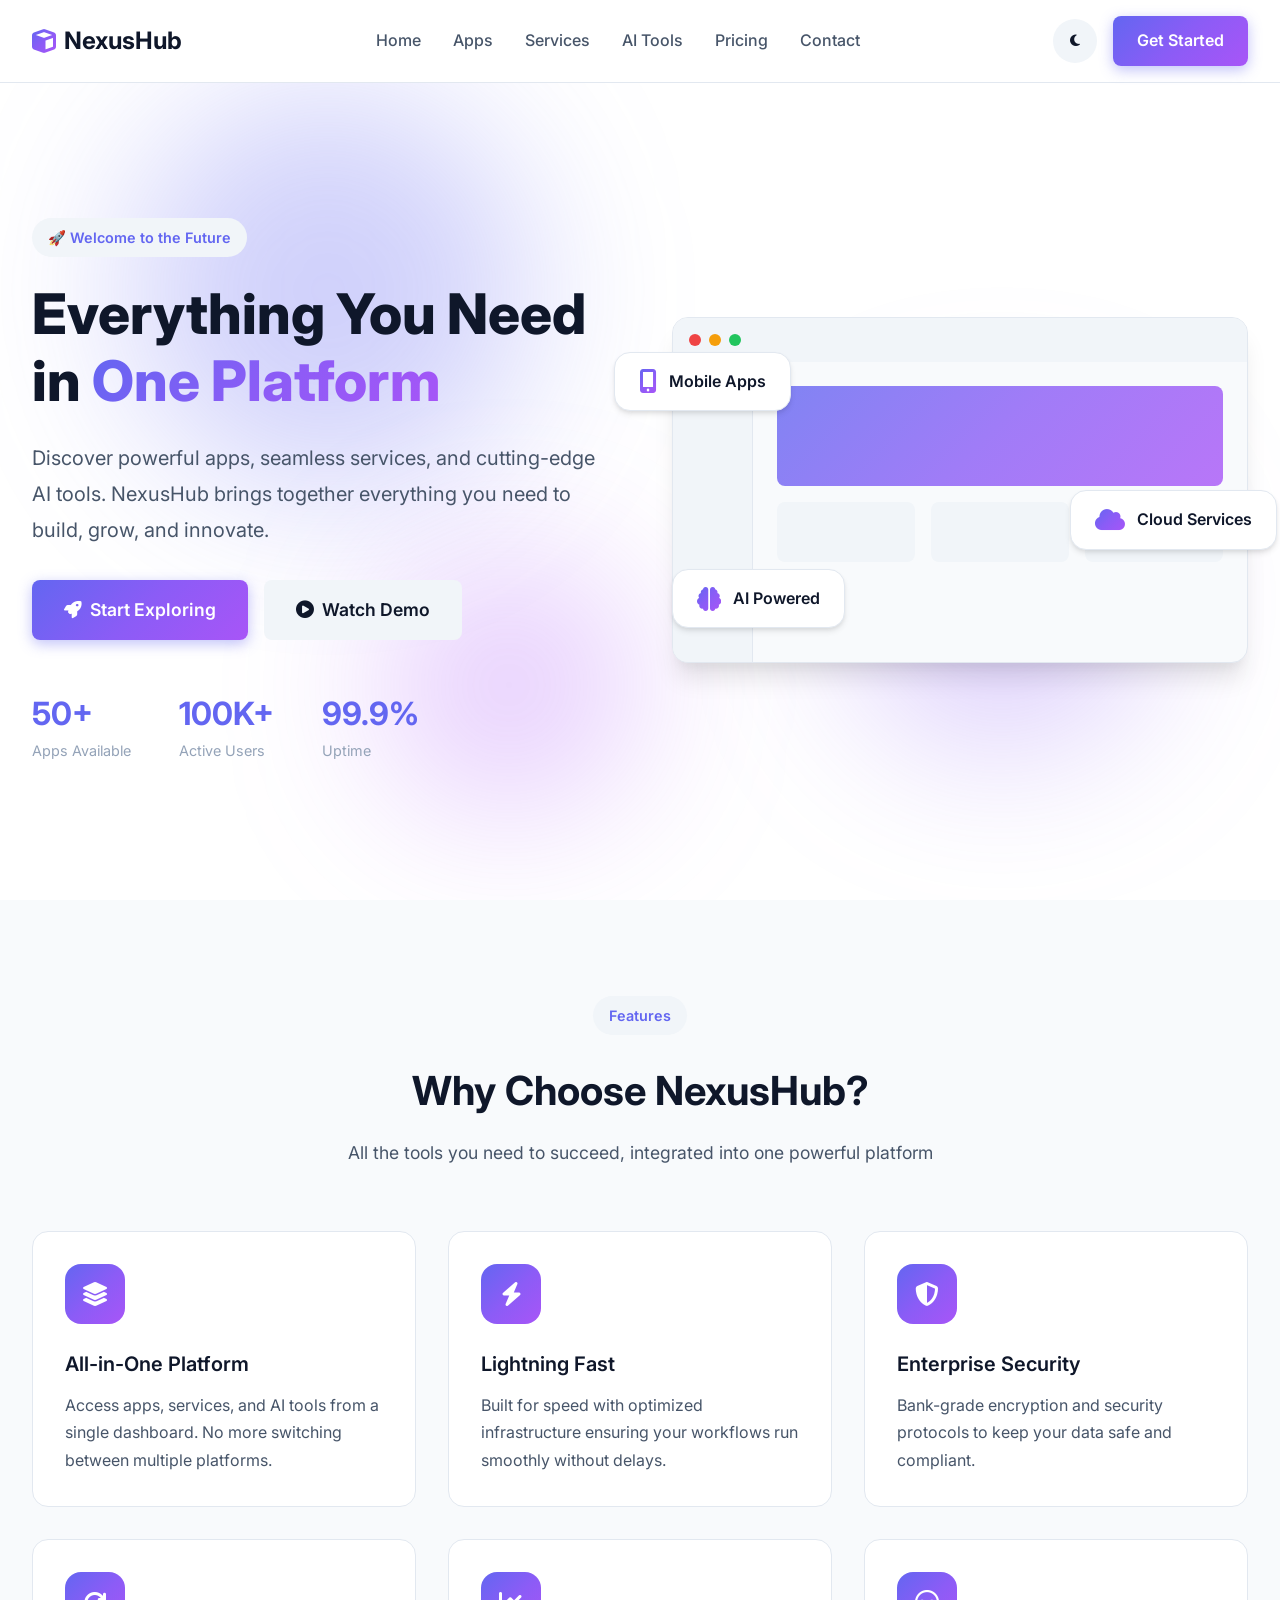
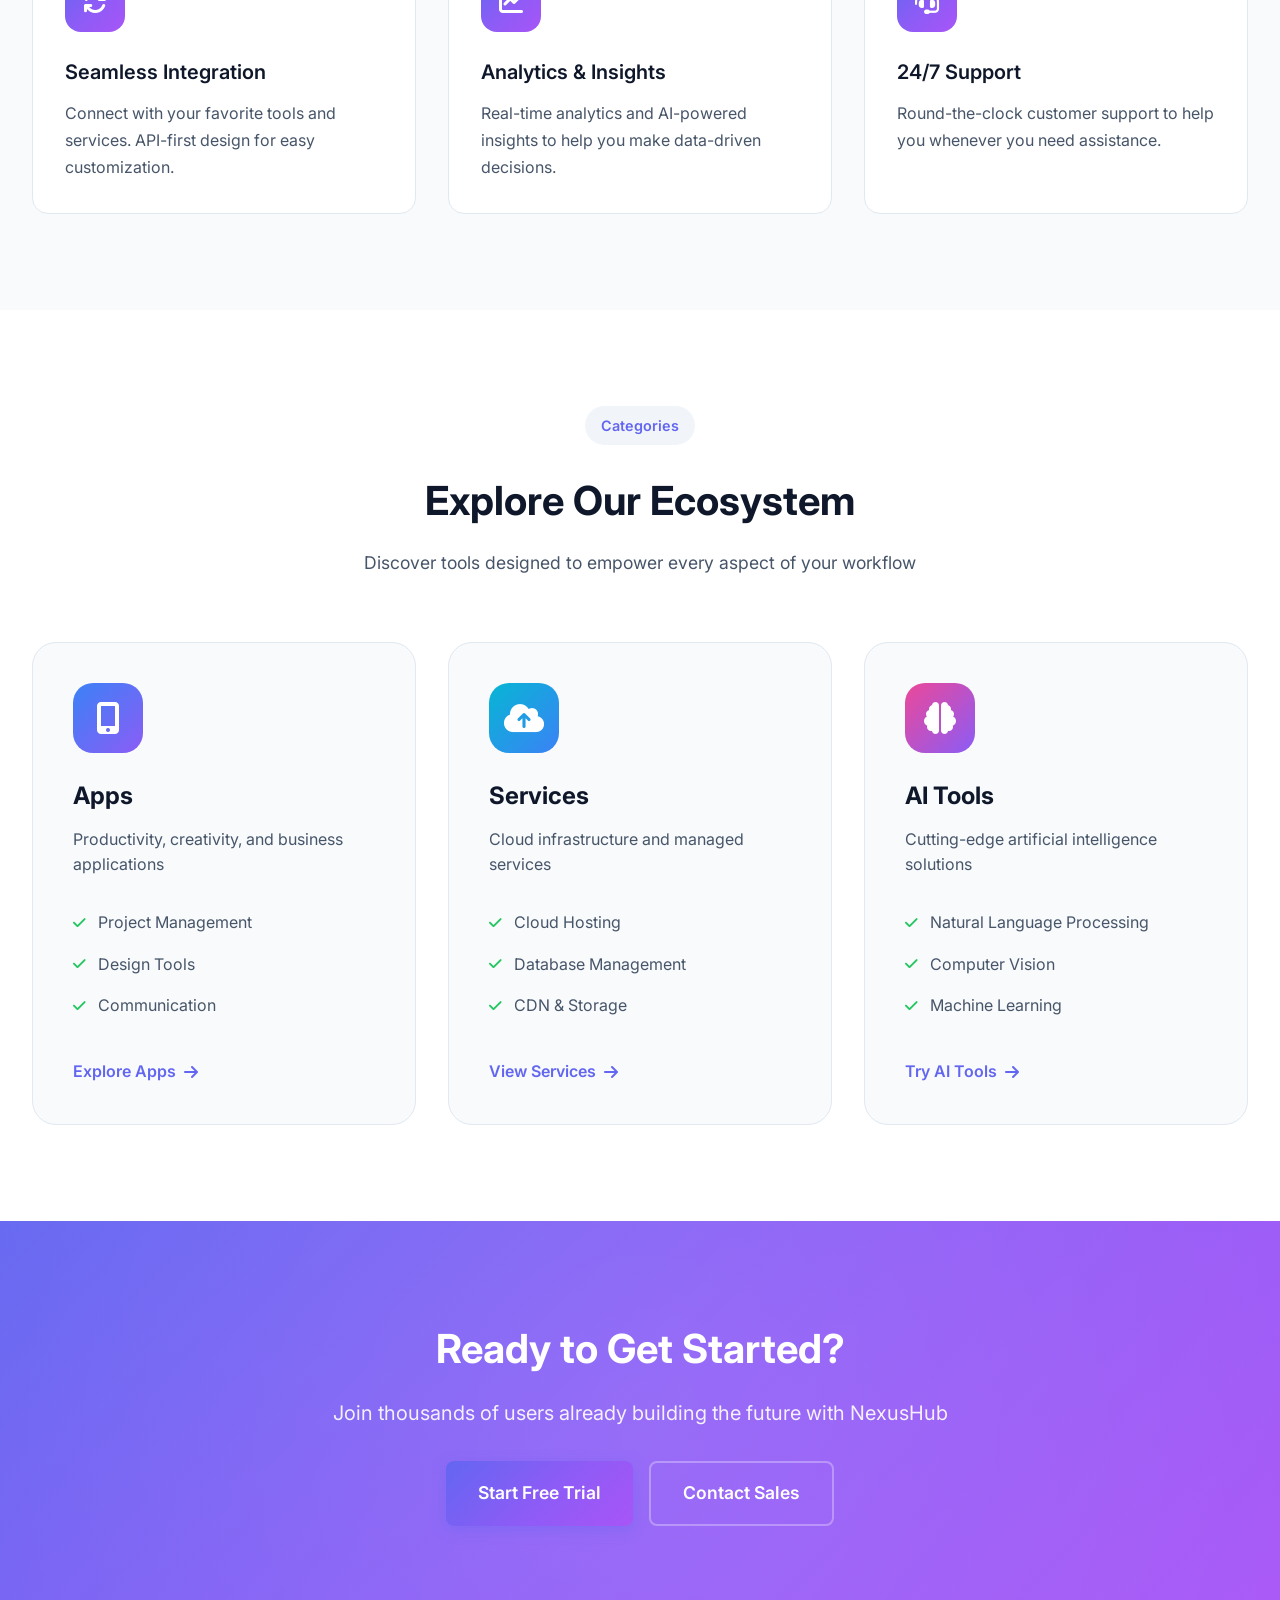
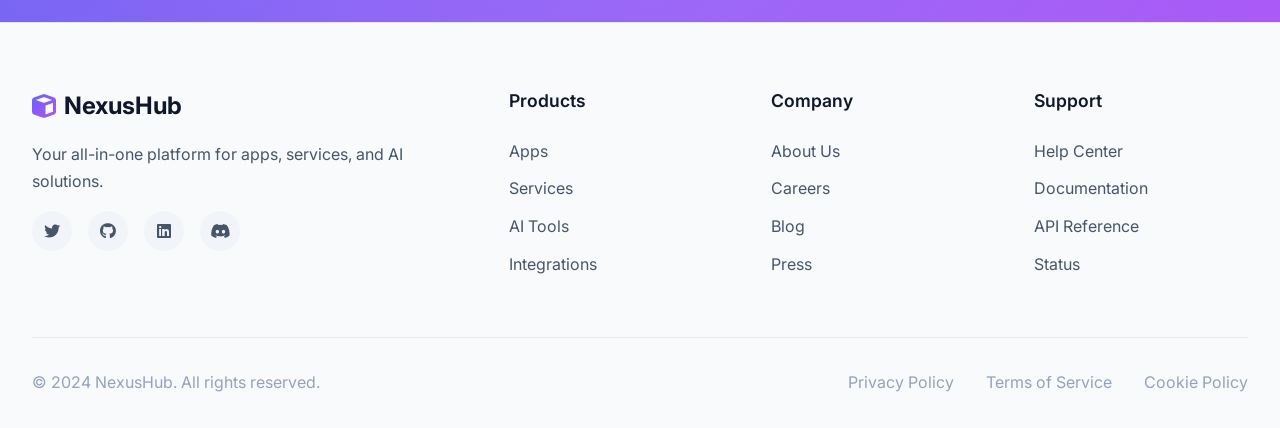
==== index.html @ e83f5e51 "**Create modern homepage with dark/light theme toggle** • Added complete responsive homepage structu" ====
<!DOCTYPE html>
<html lang="en">
<head>
    <meta charset="UTF-8">
    <meta name="viewport" content="width=device-width, initial-scale=1.0">
    <title>NexusHub - Apps, Services & AI Solutions</title>
    <link rel="stylesheet" href="styles.css">
    <link href="https://fonts.googleapis.com/css2?family=Inter:wght@300;400;500;600;700;800&display=swap" rel="stylesheet">
    <link rel="stylesheet" href="https://cdnjs.cloudflare.com/ajax/libs/font-awesome/6.4.0/css/all.min.css">
</head>
<body>
    <!-- Navigation -->
    <nav class="navbar">
        <div class="nav-container">
            <a href="#" class="logo">
                <i class="fas fa-cube"></i>
                <span>NexusHub</span>
            </a>
            <ul class="nav-menu">
                <li><a href="#home">Home</a></li>
                <li><a href="#apps">Apps</a></li>
                <li><a href="#services">Services</a></li>
                <li><a href="#ai">AI Tools</a></li>
                <li><a href="#pricing">Pricing</a></li>
                <li><a href="#contact">Contact</a></li>
            </ul>
            <div class="nav-actions">
                <button class="theme-toggle" id="themeToggle" aria-label="Toggle theme">
                    <i class="fas fa-moon"></i>
                    <i class="fas fa-sun"></i>
                </button>
                <a href="#" class="btn btn-primary">Get Started</a>
            </div>
            <button class="mobile-menu-btn" id="mobileMenuBtn">
                <i class="fas fa-bars"></i>
            </button>
        </div>
    </nav>

    <!-- Hero Section -->
    <section class="hero" id="home">
        <div class="hero-bg">
            <div class="gradient-orb orb-1"></div>
            <div class="gradient-orb orb-2"></div>
            <div class="gradient-orb orb-3"></div>
        </div>
        <div class="container">
            <div class="hero-content">
                <span class="badge">🚀 Welcome to the Future</span>
                <h1 class="hero-title">
                    Everything You Need in
                    <span class="gradient-text">One Platform</span>
                </h1>
                <p class="hero-subtitle">
                    Discover powerful apps, seamless services, and cutting-edge AI tools. 
                    NexusHub brings together everything you need to build, grow, and innovate.
                </p>
                <div class="hero-buttons">
                    <a href="#" class="btn btn-primary btn-lg">
                        <i class="fas fa-rocket"></i>
                        Start Exploring
                    </a>
                    <a href="#" class="btn btn-secondary btn-lg">
                        <i class="fas fa-play-circle"></i>
                        Watch Demo
                    </a>
                </div>
                <div class="hero-stats">
                    <div class="stat">
                        <span class="stat-number">50+</span>
                        <span class="stat-label">Apps Available</span>
                    </div>
                    <div class="stat">
                        <span class="stat-number">100K+</span>
                        <span class="stat-label">Active Users</span>
                    </div>
                    <div class="stat">
                        <span class="stat-number">99.9%</span>
                        <span class="stat-label">Uptime</span>
                    </div>
                </div>
            </div>
            <div class="hero-visual">
                <div class="floating-card card-1">
                    <i class="fas fa-mobile-alt"></i>
                    <span>Mobile Apps</span>
                </div>
                <div class="floating-card card-2">
                    <i class="fas fa-cloud"></i>
                    <span>Cloud Services</span>
                </div>
                <div class="floating-card card-3">
                    <i class="fas fa-brain"></i>
                    <span>AI Powered</span>
                </div>
                <div class="hero-image">
                    <div class="dashboard-preview">
                        <div class="preview-header">
                            <div class="preview-dots">
                                <span></span>
                                <span></span>
                                <span></span>
                            </div>
                        </div>
                        <div class="preview-content">
                            <div class="preview-sidebar"></div>
                            <div class="preview-main">
                                <div class="preview-chart"></div>
                                <div class="preview-cards">
                                    <div class="preview-card"></div>
                                    <div class="preview-card"></div>
                                    <div class="preview-card"></div>
                                </div>
                            </div>
                        </div>
                    </div>
                </div>
            </div>
        </div>
    </section>

    <!-- Features Section -->
    <section class="features" id="features">
        <div class="container">
            <div class="section-header">
                <span class="badge">Features</span>
                <h2>Why Choose NexusHub?</h2>
                <p>All the tools you need to succeed, integrated into one powerful platform</p>
            </div>
            <div class="features-grid">
                <div class="feature-card">
                    <div class="feature-icon">
                        <i class="fas fa-layer-group"></i>
                    </div>
                    <h3>All-in-One Platform</h3>
                    <p>Access apps, services, and AI tools from a single dashboard. No more switching between multiple platforms.</p>
                </div>
                <div class="feature-card">
                    <div class="feature-icon">
                        <i class="fas fa-bolt"></i>
                    </div>
                    <h3>Lightning Fast</h3>
                    <p>Built for speed with optimized infrastructure ensuring your workflows run smoothly without delays.</p>
                </div>
                <div class="feature-card">
                    <div class="feature-icon">
                        <i class="fas fa-shield-alt"></i>
                    </div>
                    <h3>Enterprise Security</h3>
                    <p>Bank-grade encryption and security protocols to keep your data safe and compliant.</p>
                </div>
                <div class="feature-card">
                    <div class="feature-icon">
                        <i class="fas fa-sync"></i>
                    </div>
                    <h3>Seamless Integration</h3>
                    <p>Connect with your favorite tools and services. API-first design for easy customization.</p>
                </div>
                <div class="feature-card">
                    <div class="feature-icon">
                        <i class="fas fa-chart-line"></i>
                    </div>
                    <h3>Analytics & Insights</h3>
                    <p>Real-time analytics and AI-powered insights to help you make data-driven decisions.</p>
                </div>
                <div class="feature-card">
                    <div class="feature-icon">
                        <i class="fas fa-headset"></i>
                    </div>
                    <h3>24/7 Support</h3>
                    <p>Round-the-clock customer support to help you whenever you need assistance.</p>
                </div>
            </div>
        </div>
    </section>

    <!-- Categories Section -->
    <section class="categories" id="apps">
        <div class="container">
            <div class="section-header">
                <span class="badge">Categories</span>
                <h2>Explore Our Ecosystem</h2>
                <p>Discover tools designed to empower every aspect of your workflow</p>
            </div>
            <div class="categories-grid">
                <div class="category-card apps">
                    <div class="category-icon">
                        <i class="fas fa-mobile-alt"></i>
                    </div>
                    <h3>Apps</h3>
                    <p>Productivity, creativity, and business applications</p>
                    <ul>
                        <li><i class="fas fa-check"></i> Project Management</li>
                        <li><i class="fas fa-check"></i> Design Tools</li>
                        <li><i class="fas fa-check"></i> Communication</li>
                    </ul>
                    <a href="#" class="category-link">Explore Apps <i class="fas fa-arrow-right"></i></a>
                </div>
                <div class="category-card services">
                    <div class="category-icon">
                        <i class="fas fa-cloud-upload-alt"></i>
                    </div>
                    <h3>Services</h3>
                    <p>Cloud infrastructure and managed services</p>
                    <ul>
                        <li><i class="fas fa-check"></i> Cloud Hosting</li>
                        <li><i class="fas fa-check"></i> Database Management</li>
                        <li><i class="fas fa-check"></i> CDN & Storage</li>
                    </ul>
                    <a href="#" class="category-link">View Services <i class="fas fa-arrow-right"></i></a>
                </div>
                <div class="category-card ai">
                    <div class="category-icon">
                        <i class="fas fa-brain"></i>
                    </div>
                    <h3>AI Tools</h3>
                    <p>Cutting-edge artificial intelligence solutions</p>
                    <ul>
                        <li><i class="fas fa-check"></i> Natural Language Processing</li>
                        <li><i class="fas fa-check"></i> Computer Vision</li>
                        <li><i class="fas fa-check"></i> Machine Learning</li>
                    </ul>
                    <a href="#" class="category-link">Try AI Tools <i class="fas fa-arrow-right"></i></a>
                </div>
            </div>
        </div>
    </section>

    <!-- CTA Section -->
    <section class="cta">
        <div class="container">
            <div class="cta-content">
                <h2>Ready to Get Started?</h2>
                <p>Join thousands of users already building the future with NexusHub</p>
                <div class="cta-buttons">
                    <a href="#" class="btn btn-primary btn-lg">Start Free Trial</a>
                    <a href="#" class="btn btn-outline-light btn-lg">Contact Sales</a>
                </div>
            </div>
        </div>
    </section>

    <!-- Footer -->
    <footer class="footer" id="contact">
        <div class="container">
            <div class="footer-grid">
                <div class="footer-brand">
                    <a href="#" class="logo">
                        <i class="fas fa-cube"></i>
                        <span>NexusHub</span>
                    </a>
                    <p>Your all-in-one platform for apps, services, and AI solutions.</p>
                    <div class="social-links">
                        <a href="#"><i class="fab fa-twitter"></i></a>
                        <a href="#"><i class="fab fa-github"></i></a>
                        <a href="#"><i class="fab fa-linkedin"></i></a>
                        <a href="#"><i class="fab fa-discord"></i></a>
                    </div>
                </div>
                <div class="footer-links">
                    <h4>Products</h4>
                    <ul>
                        <li><a href="#">Apps</a></li>
                        <li><a href="#">Services</a></li>
                        <li><a href="#">AI Tools</a></li>
                        <li><a href="#">Integrations</a></li>
                    </ul>
                </div>
                <div class="footer-links">
                    <h4>Company</h4>
                    <ul>
                        <li><a href="#">About Us</a></li>
                        <li><a href="#">Careers</a></li>
                        <li><a href="#">Blog</a></li>
                        <li><a href="#">Press</a></li>
                    </ul>
                </div>
                <div class="footer-links">
                    <h4>Support</h4>
                    <ul>
                        <li><a href="#">Help Center</a></li>
                        <li><a href="#">Documentation</a></li>
                        <li><a href="#">API Reference</a></li>
                        <li><a href="#">Status</a></li>
                    </ul>
                </div>
            </div>
            <div class="footer-bottom">
                <p>&copy; 2024 NexusHub. All rights reserved.</p>
                <div class="footer-legal">
                    <a href="#">Privacy Policy</a>
                    <a href="#">Terms of Service</a>
                    <a href="#">Cookie Policy</a>
                </div>
            </div>
        </div>
    </footer>

    <script src="script.js"></script>
</body>
</html>
---- styles.css ----
/* CSS Variables for Theming */
:root {
    /* Light Theme Colors */
    --bg-primary: #ffffff;
    --bg-secondary: #f8fafc;
    --bg-tertiary: #f1f5f9;
    --text-primary: #0f172a;
    --text-secondary: #475569;
    --text-muted: #94a3b8;
    --border-color: #e2e8f0;
    --accent-primary: #6366f1;
    --accent-secondary: #8b5cf6;
    --accent-gradient: linear-gradient(135deg, #6366f1 0%, #8b5cf6 50%, #a855f7 100%);
    --card-shadow: 0 4px 6px -1px rgba(0, 0, 0, 0.1), 0 2px 4px -1px rgba(0, 0, 0, 0.06);
    --card-hover-shadow: 0 20px 25px -5px rgba(0, 0, 0, 0.1), 0 10px 10px -5px rgba(0, 0, 0, 0.04);
    --orb-1: rgba(99, 102, 241, 0.3);
    --orb-2: rgba(139, 92, 246, 0.3);
    --orb-3: rgba(168, 85, 247, 0.3);
}

[data-theme="dark"] {
    /* Dark Theme Colors */
    --bg-primary: #0f172a;
    --bg-secondary: #1e293b;
    --bg-tertiary: #334155;
    --text-primary: #f8fafc;
    --text-secondary: #cbd5e1;
    --text-muted: #64748b;
    --border-color: #334155;
    --accent-primary: #818cf8;
    --accent-secondary: #a78bfa;
    --accent-gradient: linear-gradient(135deg, #818cf8 0%, #a78bfa 50%, #c084fc 100%);
    --card-shadow: 0 4px 6px -1px rgba(0, 0, 0, 0.3), 0 2px 4px -1px rgba(0, 0, 0, 0.2);
    --card-hover-shadow: 0 20px 25px -5px rgba(0, 0, 0, 0.4), 0 10px 10px -5px rgba(0, 0, 0, 0.3);
    --orb-1: rgba(129, 140, 248, 0.4);
    --orb-2: rgba(167, 139, 250, 0.4);
    --orb-3: rgba(192, 132, 252, 0.4);
}

/* Reset & Base Styles */
* {
    margin: 0;
    padding: 0;
    box-sizing: border-box;
}

html {
    scroll-behavior: smooth;
}

body {
    font-family: 'Inter', -apple-system, BlinkMacSystemFont, 'Segoe UI', Roboto, sans-serif;
    background-color: var(--bg-primary);
    color: var(--text-primary);
    line-height: 1.6;
    transition: background-color 0.3s ease, color 0.3s ease;
    overflow-x: hidden;
}

.container {
    max-width: 1280px;
    margin: 0 auto;
    padding: 0 2rem;
}

a {
    text-decoration: none;
    color: inherit;
}

ul {
    list-style: none;
}

button {
    border: none;
    background: none;
    cursor: pointer;
    font-family: inherit;
}

/* Navigation */
.navbar {
    position: fixed;
    top: 0;
    left: 0;
    right: 0;
    z-index: 1000;
    background-color: var(--bg-primary);
    border-bottom: 1px solid var(--border-color);
    backdrop-filter: blur(10px);
    transition: all 0.3s ease;
}

.nav-container {
    max-width: 1280px;
    margin: 0 auto;
    padding: 1rem 2rem;
    display: flex;
    align-items: center;
    justify-content: space-between;
}

.logo {
    display: flex;
    align-items: center;
    gap: 0.5rem;
    font-size: 1.5rem;
    font-weight: 700;
    color: var(--text-primary);
}

.logo i {
    background: var(--accent-gradient);
    -webkit-background-clip: text;
    -webkit-text-fill-color: transparent;
    background-clip: text;
}

.nav-menu {
    display: flex;
    gap: 2rem;
}

.nav-menu a {
    color: var(--text-secondary);
    font-weight: 500;
    transition: color 0.3s ease;
    position: relative;
}

.nav-menu a:hover {
    color: var(--accent-primary);
}

.nav-menu a::after {
    content: '';
    position: absolute;
    bottom: -5px;
    left: 0;
    width: 0;
    height: 2px;
    background: var(--accent-gradient);
    transition: width 0.3s ease;
}

.nav-menu a:hover::after {
    width: 100%;
}

.nav-actions {
    display: flex;
    align-items: center;
    gap: 1rem;
}

.theme-toggle {
    position: relative;
    width: 44px;
    height: 44px;
    border-radius: 50%;
    background-color: var(--bg-tertiary);
    color: var(--text-primary);
    display: flex;
    align-items: center;
    justify-content: center;
    transition: all 0.3s ease;
}

.theme-toggle:hover {
    background-color: var(--accent-primary);
    color: white;
}

.theme-toggle i {
    position: absolute;
    transition: all 0.3s ease;
}

.theme-toggle .fa-sun {
    opacity: 0;
    transform: rotate(90deg);
}

[data-theme="dark"] .theme-toggle .fa-moon {
    opacity: 0;
    transform: rotate(-90deg);
}

[data-theme="dark"] .theme-toggle .fa-sun {
    opacity: 1;
    transform: rotate(0);
}

.btn {
    display: inline-flex;
    align-items: center;
    gap: 0.5rem;
    padding: 0.75rem 1.5rem;
    border-radius: 0.5rem;
    font-weight: 600;
    transition: all 0.3s ease;
}

.btn-primary {
    background: var(--accent-gradient);
    color: white;
    box-shadow: 0 4px 14px rgba(99, 102, 241, 0.4);
}

.btn-primary:hover {
    transform: translateY(-2px);
    box-shadow: 0 6px 20px rgba(99, 102, 241, 0.5);
}

.btn-secondary {
    background-color: var(--bg-tertiary);
    color: var(--text-primary);
}

.btn-secondary:hover {
    background-color: var(--border-color);
}

.btn-outline-light {
    border: 2px solid rgba(255, 255, 255, 0.3);
    color: white;
}

.btn-outline-light:hover {
    background-color: rgba(255, 255, 255, 0.1);
    border-color: white;
}

.btn-lg {
    padding: 1rem 2rem;
    font-size: 1.1rem;
}

.mobile-menu-btn {
    display: none;
    font-size: 1.5rem;
    color: var(--text-primary);
}

/* Hero Section */
.hero {
    position: relative;
    min-height: 100vh;
    display: flex;
    align-items: center;
    padding-top: 80px;
    overflow: hidden;
}

.hero-bg {
    position: absolute;
    top: 0;
    left: 0;
    right: 0;
    bottom: 0;
    z-index: -1;
}

.gradient-orb {
    position: absolute;
    border-radius: 50%;
    filter: blur(80px);
    animation: float 8s ease-in-out infinite;
}

.orb-1 {
    width: 400px;
    height: 400px;
    background-color: var(--orb-1);
    top: 10%;
    left: 10%;
    animation-delay: 0s;
}

.orb-2 {
    width: 300px;
    height: 300px;
    background-color: var(--orb-2);
    top: 50%;
    right: 10%;
    animation-delay: 2s;
}

.orb-3 {
    width: 250px;
    height: 250px;
    background-color: var(--orb-3);
    bottom: 10%;
    left: 30%;
    animation-delay: 4s;
}

@keyframes float {
    0%, 100% {
        transform: translate(0, 0) scale(1);
    }
    33% {
        transform: translate(30px, -50px) scale(1.1);
    }
    66% {
        transform: translate(-20px, 30px) scale(0.9);
    }
}

.hero .container {
    display: grid;
    grid-template-columns: 1fr 1fr;
    gap: 4rem;
    align-items: center;
}

.badge {
    display: inline-block;
    padding: 0.5rem 1rem;
    background-color: var(--bg-tertiary);
    border-radius: 2rem;
    font-size: 0.9rem;
    font-weight: 600;
    color: var(--accent-primary);
    margin-bottom: 1.5rem;
}

.hero-title {
    font-size: 3.5rem;
    font-weight: 800;
    line-height: 1.2;
    margin-bottom: 1.5rem;
}

.gradient-text {
    background: var(--accent-gradient);
    -webkit-background-clip: text;
    -webkit-text-fill-color: transparent;
    background-clip: text;
}

.hero-subtitle {
    font-size: 1.25rem;
    color: var(--text-secondary);
    margin-bottom: 2rem;
    line-height: 1.8;
}

.hero-buttons {
    display: flex;
    gap: 1rem;
    margin-bottom: 3rem;
}

.hero-stats {
    display: flex;
    gap: 3rem;
}

.stat {
    display: flex;
    flex-direction: column;
}

.stat-number {
    font-size: 2rem;
    font-weight: 700;
    color: var(--accent-primary);
}

.stat-label {
    font-size: 0.9rem;
    color: var(--text-muted);
}

.hero-visual {
    position: relative;
}

.floating-card {
    position: absolute;
    background-color: var(--bg-primary);
    border: 1px solid var(--border-color);
    border-radius: 1rem;
    padding: 1rem 1.5rem;
    display: flex;
    align-items: center;
    gap: 0.75rem;
    font-weight: 600;
    box-shadow: var(--card-shadow);
    animation: floatCard 6s ease-in-out infinite;
    z-index: 10;
}

.floating-card i {
    font-size: 1.5rem;
    background: var(--accent-gradient);
    -webkit-background-clip: text;
    -webkit-text-fill-color: transparent;
    background-clip: text;
}

.card-1 {
    top: 10%;
    left: -10%;
    animation-delay: 0s;
}

.card-2 {
    top: 50%;
    right: -5%;
    animation-delay: 2s;
}

.card-3 {
    bottom: 10%;
    left: 0%;
    animation-delay: 4s;
}

@keyframes floatCard {
    0%, 100% {
        transform: translateY(0);
    }
    50% {
        transform: translateY(-20px);
    }
}

.hero-image {
    position: relative;
    z-index: 1;
}

.dashboard-preview {
    background-color: var(--bg-secondary);
    border: 1px solid var(--border-color);
    border-radius: 1rem;
    overflow: hidden;
    box-shadow: var(--card-hover-shadow);
}

.preview-header {
    background-color: var(--bg-tertiary);
    padding: 1rem;
    display: flex;
    align-items: center;
}

.preview-dots {
    display: flex;
    gap: 0.5rem;
}

.preview-dots span {
    width: 12px;
    height: 12px;
    border-radius: 50%;
    background-color: var(--border-color);
}

.preview-dots span:nth-child(1) {
    background-color: #ef4444;
}

.preview-dots span:nth-child(2) {
    background-color: #f59e0b;
}

.preview-dots span:nth-child(3) {
    background-color: #22c55e;
}

.preview-content {
    display: grid;
    grid-template-columns: 80px 1fr;
    min-height: 300px;
}

.preview-sidebar {
    background-color: var(--bg-tertiary);
    border-right: 1px solid var(--border-color);
}

.preview-main {
    padding: 1.5rem;
}

.preview-chart {
    height: 100px;
    background: var(--accent-gradient);
    border-radius: 0.5rem;
    margin-bottom: 1rem;
    opacity: 0.8;
}

.preview-cards {
    display: grid;
    grid-template-columns: repeat(3, 1fr);
    gap: 1rem;
}

.preview-card {
    height: 60px;
    background-color: var(--bg-tertiary);
    border-radius: 0.5rem;
}

/* Features Section */
.features {
    padding: 6rem 0;
    background-color: var(--bg-secondary);
}

.section-header {
    text-align: center;
    max-width: 700px;
    margin: 0 auto 4rem;
}

.section-header h2 {
    font-size: 2.5rem;
    font-weight: 700;
    margin-bottom: 1rem;
}

.section-header p {
    font-size: 1.1rem;
    color: var(--text-secondary);
}

.features-grid {
    display: grid;
    grid-template-columns: repeat(3, 1fr);
    gap: 2rem;
}

.feature-card {
    background-color: var(--bg-primary);
    padding: 2rem;
    border-radius: 1rem;
    border: 1px solid var(--border-color);
    transition: all 0.3s ease;
}

.feature-card:hover {
    transform: translateY(-5px);
    box-shadow: var(--card-hover-shadow);
    border-color: var(--accent-primary);
}

.feature-icon {
    width: 60px;
    height: 60px;
    background: var(--accent-gradient);
    border-radius: 1rem;
    display: flex;
    align-items: center;
    justify-content: center;
    margin-bottom: 1.5rem;
}

.feature-icon i {
    font-size: 1.5rem;
    color: white;
}

.feature-card h3 {
    font-size: 1.25rem;
    font-weight: 600;
    margin-bottom: 0.75rem;
}

.feature-card p {
    color: var(--text-secondary);
    line-height: 1.7;
}

/* Categories Section */
.categories {
    padding: 6rem 0;
}

.categories-grid {
    display: grid;
    grid-template-columns: repeat(3, 1fr);
    gap: 2rem;
}

.category-card {
    background-color: var(--bg-secondary);
    padding: 2.5rem;
    border-radius: 1.5rem;
    border: 1px solid var(--border-color);
    transition: all 0.3s ease;
    position: relative;
    overflow: hidden;
}

.category-card::before {
    content: '';
    position: absolute;
    top: 0;
    left: 0;
    right: 0;
    height: 4px;
    background: var(--accent-gradient);
    transform: scaleX(0);
    transition: transform 0.3s ease;
}

.category-card:hover {
    transform: translateY(-5px);
    box-shadow: var(--card-hover-shadow);
}

.category-card:hover::before {
    transform: scaleX(1);
}

.category-card.apps .category-icon {
    background: linear-gradient(135deg, #3b82f6, #8b5cf6);
}

.category-card.services .category-icon {
    background: linear-gradient(135deg, #06b6d4, #3b82f6);
}

.category-card.ai .category-icon {
    background: linear-gradient(135deg, #ec4899, #8b5cf6);
}

.category-icon {
    width: 70px;
    height: 70px;
    border-radius: 1.25rem;
    display: flex;
    align-items: center;
    justify-content: center;
    margin-bottom: 1.5rem;
}

.category-icon i {
    font-size: 2rem;
    color: white;
}

.category-card h3 {
    font-size: 1.5rem;
    font-weight: 700;
    margin-bottom: 0.75rem;
}

.category-card > p {
    color: var(--text-secondary);
    margin-bottom: 1.5rem;
}

.category-card ul {
    margin-bottom: 2rem;
}

.category-card ul li {
    display: flex;
    align-items: center;
    gap: 0.75rem;
    padding: 0.5rem 0;
    color: var(--text-secondary);
}

.category-card ul li i {
    color: #22c55e;
    font-size: 0.9rem;
}

.category-link {
    display: inline-flex;
    align-items: center;
    gap: 0.5rem;
    font-weight: 600;
    color: var(--accent-primary);
    transition: gap 0.3s ease;
}

.category-link:hover {
    gap: 0.75rem;
}

/* CTA Section */
.cta {
    padding: 6rem 0;
    background: var(--accent-gradient);
    position: relative;
    overflow: hidden;
}

.cta::before {
    content: '';
    position: absolute;
    top: -50%;
    left: -50%;
    width: 200%;
    height: 200%;
    background: radial-gradient(circle, rgba(255,255,255,0.1) 0%, transparent 70%);
    animation: rotate 20s linear infinite;
}

@keyframes rotate {
    from {
        transform: rotate(0deg);
    }
    to {
        transform: rotate(360deg);
    }
}

.cta-content {
    position: relative;
    z-index: 1;
    text-align: center;
    max-width: 700px;
    margin: 0 auto;
}

.cta h2 {
    font-size: 2.5rem;
    font-weight: 700;
    color: white;
    margin-bottom: 1rem;
}

.cta p {
    font-size: 1.25rem;
    color: rgba(255, 255, 255, 0.9);
    margin-bottom: 2rem;
}

.cta-buttons {
    display: flex;
    gap: 1rem;
    justify-content: center;
}

/* Footer */
.footer {
    background-color: var(--bg-secondary);
    padding: 4rem 0 2rem;
    border-top: 1px solid var(--border-color);
}

.footer-grid {
    display: grid;
    grid-template-columns: 2fr 1fr 1fr 1fr;
    gap: 3rem;
    margin-bottom: 3rem;
}

.footer-brand p {
    color: var(--text-secondary);
    margin: 1rem 0;
    line-height: 1.7;
}

.social-links {
    display: flex;
    gap: 1rem;
}

.social-links a {
    width: 40px;
    height: 40px;
    background-color: var(--bg-tertiary);
    border-radius: 50%;
    display: flex;
    align-items: center;
    justify-content: center;
    color: var(--text-secondary);
    transition: all 0.3s ease;
}

.social-links a:hover {
    background: var(--accent-gradient);
    color: white;
    transform: translateY(-3px);
}

.footer-links h4 {
    font-size: 1.1rem;
    font-weight: 600;
    margin-bottom: 1.5rem;
}

.footer-links ul li {
    margin-bottom: 0.75rem;
}

.footer-links a {
    color: var(--text-secondary);
    transition: color 0.3s ease;
}

.footer-links a:hover {
    color: var(--accent-primary);
}

.footer-bottom {
    display: flex;
    justify-content: space-between;
    align-items: center;
    padding-top: 2rem;
    border-top: 1px solid var(--border-color);
    color: var(--text-muted);
}

.footer-legal {
    display: flex;
    gap: 2rem;
}

.footer-legal a {
    color: var(--text-muted);
    transition: color 0.3s ease;
}

.footer-legal a:hover {
    color: var(--accent-primary);
}

/* Responsive Design */
@media (max-width: 1024px) {
    .hero .container {
        grid-template-columns: 1fr;
        text-align: center;
    }

    .hero-content {
        order: 1;
    }

    .hero-visual {
        order: 2;
    }

    .hero-buttons {
        justify-content: center;
    }

    .hero-stats {
        justify-content: center;
    }

    .features-grid {
        grid-template-columns: repeat(2, 1fr);
    }

    .categories-grid {
        grid-template-columns: repeat(2, 1fr);
    }

    .footer-grid {
        grid-template-columns: repeat(2, 1fr);
    }
}

@media (max-width: 768px) {
    .nav-menu {
        display: none;
        position: absolute;
        top: 100%;
        left: 0;
        right: 0;
        background-color: var(--bg-primary);
        flex-direction: column;
        padding: 1rem 2rem;
        border-bottom: 1px solid var(--border-color);
        box-shadow: var(--card-shadow);
    }

    .nav-menu.active {
        display: flex;
    }

    .mobile-menu-btn {
        display: block;
    }

    .hero-title {
        font-size: 2.5rem;
    }

    .hero-buttons {
        flex-direction: column;
    }

    .hero-stats {
        flex-direction: column;
        gap: 1.5rem;
    }

    .floating-card {
        display: none;
    }

    .features-grid {
        grid-template-columns: 1fr;
    }

    .categories-grid {
        grid-template-columns: 1fr;
    }

    .cta-buttons {
        flex-direction: column;
    }

    .footer-grid {
        grid-template-columns: 1fr;
    }

    .footer-bottom {
        flex-direction: column;
        gap: 1rem;
        text-align: center;
    }

    .footer-legal {
        flex-wrap: wrap;
        justify-content: center;
        gap: 1rem;
    }
}

@media (max-width: 480px) {
    .hero-title {
        font-size: 2rem;
    }

    .section-header h2 {
        font-size: 2rem;
    }

    .cta h2 {
        font-size: 2rem;
    }

    .btn-lg {
        padding: 0.75rem 1.5rem;
        font-size: 1rem;
    }
}
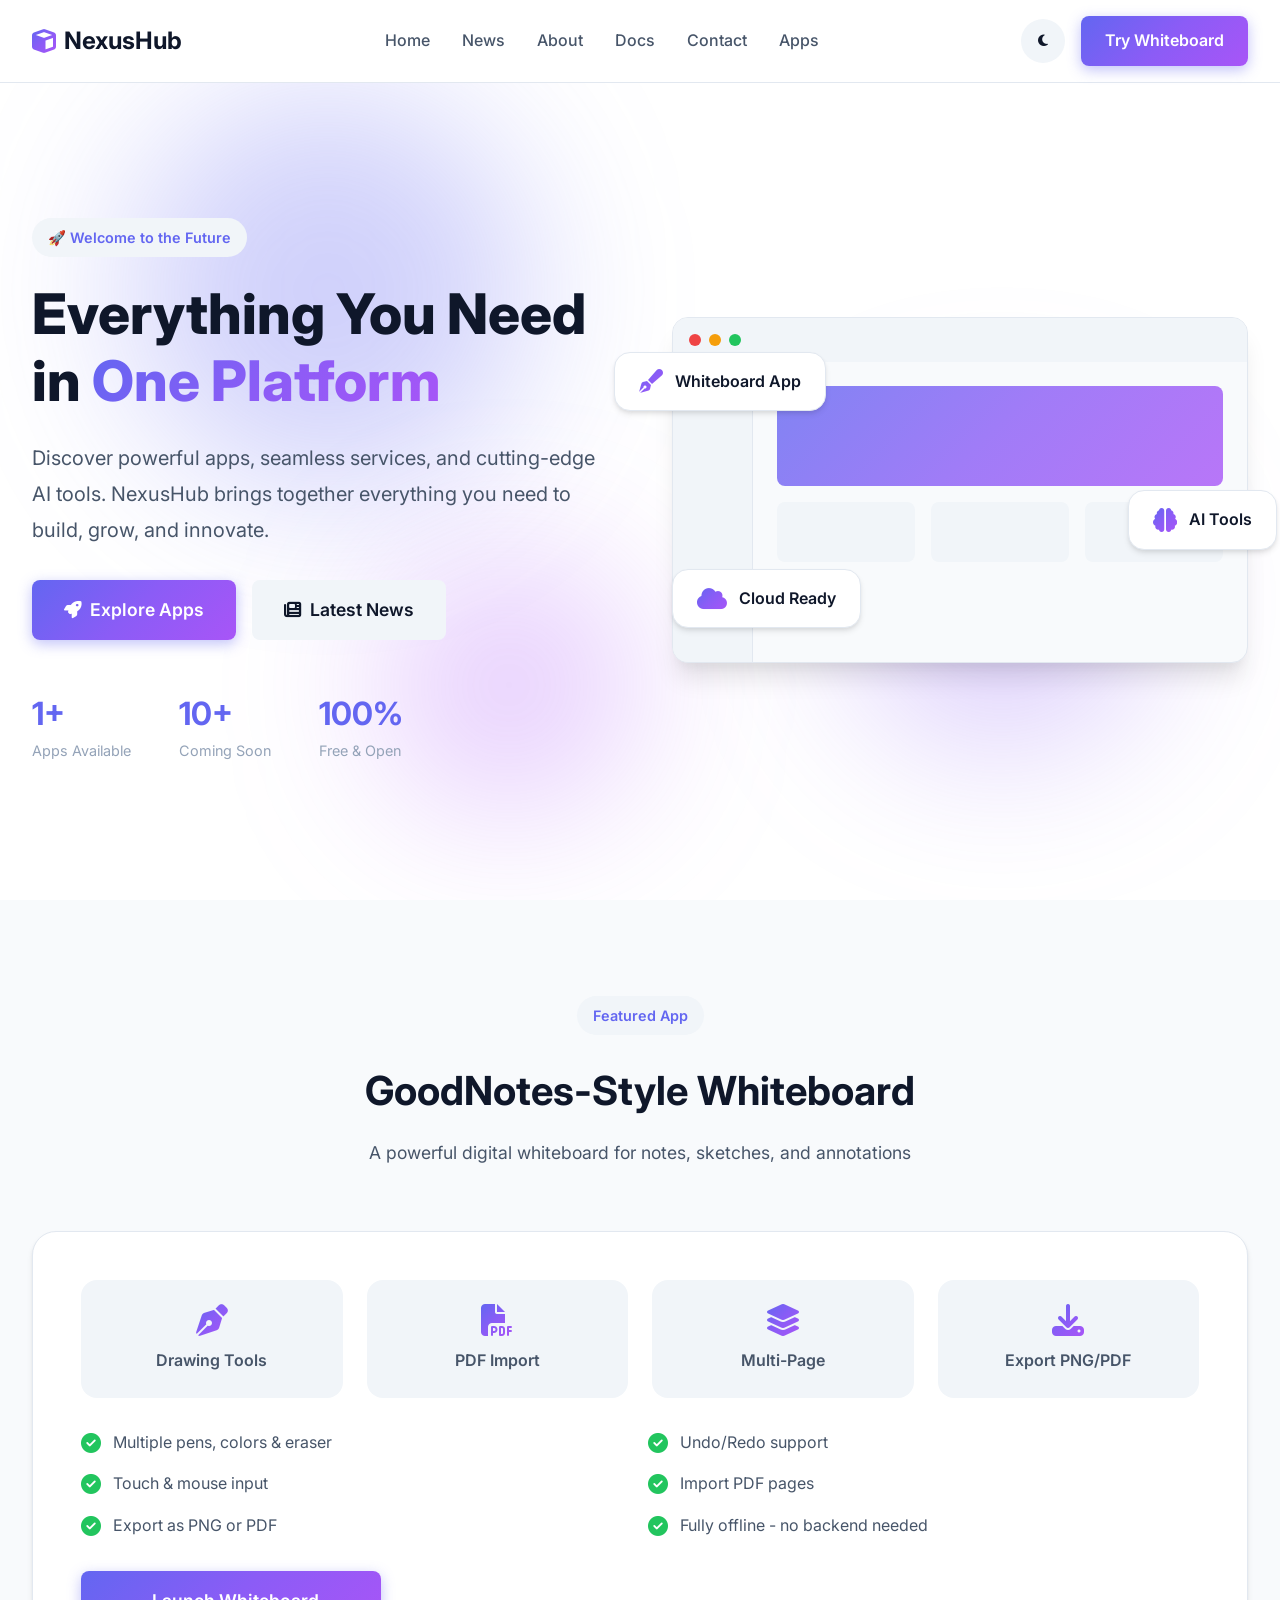
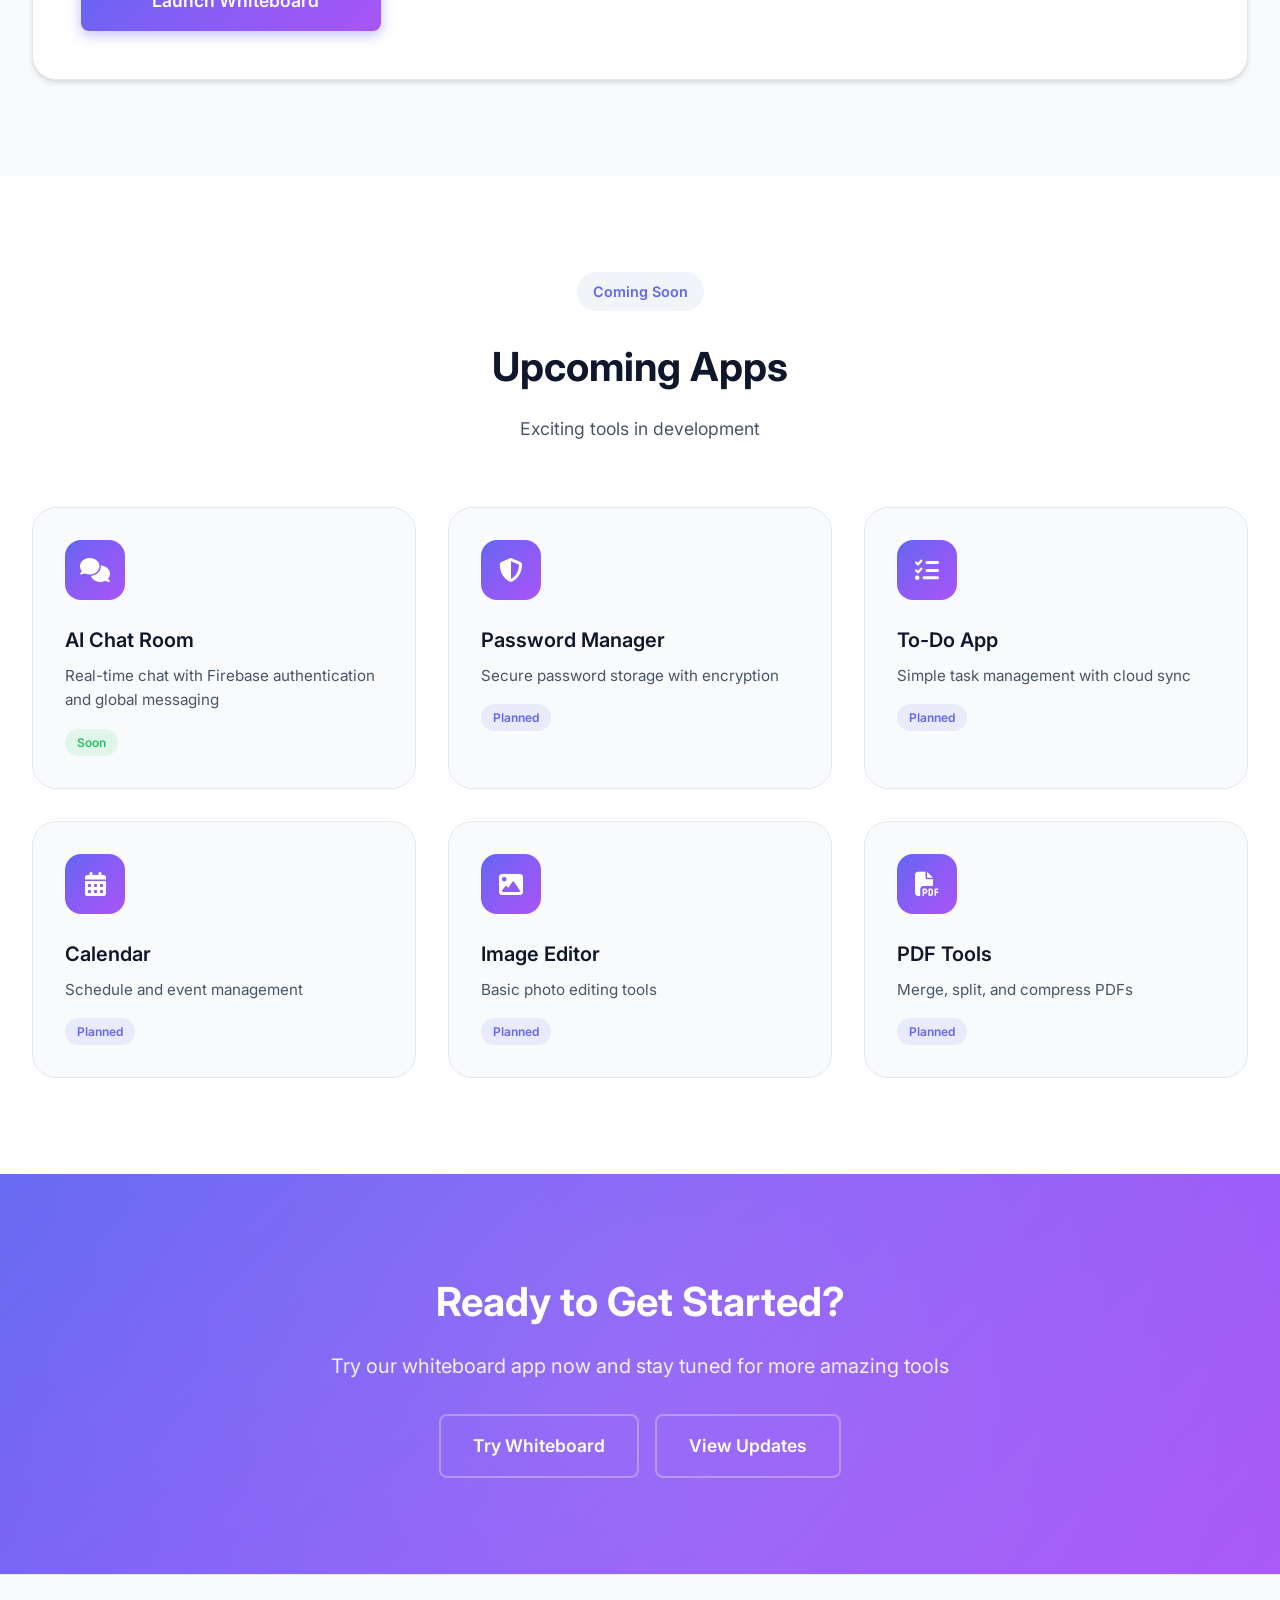
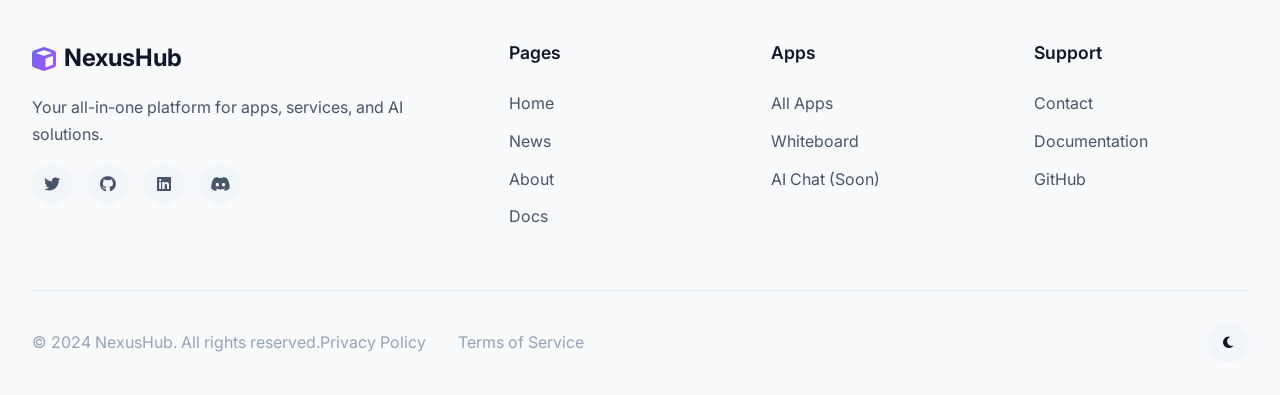
==== commit ebe78797: "**Update homepage with macOS-inspired design and complete navigation** * Key features implemented: -" ====
--- a/index.html
+++ b/index.html
@@ -12,24 +12,24 @@
     <!-- Navigation -->
     <nav class="navbar">
         <div class="nav-container">
-            <a href="#" class="logo">
+            <a href="index.html" class="logo">
                 <i class="fas fa-cube"></i>
                 <span>NexusHub</span>
             </a>
             <ul class="nav-menu">
-                <li><a href="#home">Home</a></li>
-                <li><a href="#apps">Apps</a></li>
-                <li><a href="#services">Services</a></li>
-                <li><a href="#ai">AI Tools</a></li>
-                <li><a href="#pricing">Pricing</a></li>
-                <li><a href="#contact">Contact</a></li>
+                <li><a href="index.html">Home</a></li>
+                <li><a href="pages/news.html">News</a></li>
+                <li><a href="pages/about.html">About</a></li>
+                <li><a href="pages/docs.html">Docs</a></li>
+                <li><a href="pages/contact.html">Contact</a></li>
+                <li><a href="pages/apps.html">Apps</a></li>
             </ul>
             <div class="nav-actions">
                 <button class="theme-toggle" id="themeToggle" aria-label="Toggle theme">
                     <i class="fas fa-moon"></i>
                     <i class="fas fa-sun"></i>
                 </button>
-                <a href="#" class="btn btn-primary">Get Started</a>
+                <a href="apps/whiteboard/index.html" class="btn btn-primary">Try Whiteboard</a>
             </div>
             <button class="mobile-menu-btn" id="mobileMenuBtn">
                 <i class="fas fa-bars"></i>
@@ -56,42 +56,42 @@
                     NexusHub brings together everything you need to build, grow, and innovate.
                 </p>
                 <div class="hero-buttons">
-                    <a href="#" class="btn btn-primary btn-lg">
+                    <a href="pages/apps.html" class="btn btn-primary btn-lg">
                         <i class="fas fa-rocket"></i>
-                        Start Exploring
+                        Explore Apps
                     </a>
-                    <a href="#" class="btn btn-secondary btn-lg">
-                        <i class="fas fa-play-circle"></i>
-                        Watch Demo
+                    <a href="pages/news.html" class="btn btn-secondary btn-lg">
+                        <i class="fas fa-newspaper"></i>
+                        Latest News
                     </a>
                 </div>
                 <div class="hero-stats">
                     <div class="stat">
-                        <span class="stat-number">50+</span>
+                        <span class="stat-number">1+</span>
                         <span class="stat-label">Apps Available</span>
                     </div>
                     <div class="stat">
-                        <span class="stat-number">100K+</span>
-                        <span class="stat-label">Active Users</span>
+                        <span class="stat-number">10+</span>
+                        <span class="stat-label">Coming Soon</span>
                     </div>
                     <div class="stat">
-                        <span class="stat-number">99.9%</span>
-                        <span class="stat-label">Uptime</span>
+                        <span class="stat-number">100%</span>
+                        <span class="stat-label">Free & Open</span>
                     </div>
                 </div>
             </div>
             <div class="hero-visual">
                 <div class="floating-card card-1">
-                    <i class="fas fa-mobile-alt"></i>
-                    <span>Mobile Apps</span>
+                    <i class="fas fa-pen-fancy"></i>
+                    <span>Whiteboard App</span>
                 </div>
                 <div class="floating-card card-2">
+                    <i class="fas fa-brain"></i>
+                    <span>AI Tools</span>
+                </div>
+                <div class="floating-card card-3">
                     <i class="fas fa-cloud"></i>
-                    <span>Cloud Services</span>
-                </div>
-                <div class="floating-card card-3">
-                    <i class="fas fa-brain"></i>
-                    <span>AI Powered</span>
+                    <span>Cloud Ready</span>
                 </div>
                 <div class="hero-image">
                     <div class="dashboard-preview">
@@ -119,108 +119,123 @@
         </div>
     </section>
 
-    <!-- Features Section -->
-    <section class="features" id="features">
+    <!-- Featured App Section -->
+    <section class="featured-app">
         <div class="container">
             <div class="section-header">
-                <span class="badge">Features</span>
-                <h2>Why Choose NexusHub?</h2>
-                <p>All the tools you need to succeed, integrated into one powerful platform</p>
-            </div>
-            <div class="features-grid">
-                <div class="feature-card">
-                    <div class="feature-icon">
+                <span class="badge">Featured App</span>
+                <h2>GoodNotes-Style Whiteboard</h2>
+                <p>A powerful digital whiteboard for notes, sketches, and annotations</p>
+            </div>
+            <div class="app-showcase">
+                <div class="app-preview">
+                    <div class="app-preview-card">
+                        <i class="fas fa-pen-nib"></i>
+                        <span>Drawing Tools</span>
+                    </div>
+                    <div class="app-preview-card">
+                        <i class="fas fa-file-pdf"></i>
+                        <span>PDF Import</span>
+                    </div>
+                    <div class="app-preview-card">
                         <i class="fas fa-layer-group"></i>
-                    </div>
-                    <h3>All-in-One Platform</h3>
-                    <p>Access apps, services, and AI tools from a single dashboard. No more switching between multiple platforms.</p>
-                </div>
-                <div class="feature-card">
-                    <div class="feature-icon">
-                        <i class="fas fa-bolt"></i>
-                    </div>
-                    <h3>Lightning Fast</h3>
-                    <p>Built for speed with optimized infrastructure ensuring your workflows run smoothly without delays.</p>
-                </div>
-                <div class="feature-card">
-                    <div class="feature-icon">
+                        <span>Multi-Page</span>
+                    </div>
+                    <div class="app-preview-card">
+                        <i class="fas fa-download"></i>
+                        <span>Export PNG/PDF</span>
+                    </div>
+                </div>
+                <div class="app-features">
+                    <div class="app-feature">
+                        <i class="fas fa-check-circle"></i>
+                        <span>Multiple pens, colors & eraser</span>
+                    </div>
+                    <div class="app-feature">
+                        <i class="fas fa-check-circle"></i>
+                        <span>Undo/Redo support</span>
+                    </div>
+                    <div class="app-feature">
+                        <i class="fas fa-check-circle"></i>
+                        <span>Touch & mouse input</span>
+                    </div>
+                    <div class="app-feature">
+                        <i class="fas fa-check-circle"></i>
+                        <span>Import PDF pages</span>
+                    </div>
+                    <div class="app-feature">
+                        <i class="fas fa-check-circle"></i>
+                        <span>Export as PNG or PDF</span>
+                    </div>
+                    <div class="app-feature">
+                        <i class="fas fa-check-circle"></i>
+                        <span>Fully offline - no backend needed</span>
+                    </div>
+                </div>
+                <a href="apps/whiteboard/index.html" class="btn btn-primary btn-lg">
+                    <i class="fas fa-launch"></i>
+                    Launch Whiteboard
+                </a>
+            </div>
+        </div>
+    </section>
+
+    <!-- Upcoming Apps Section -->
+    <section class="upcoming-apps">
+        <div class="container">
+            <div class="section-header">
+                <span class="badge">Coming Soon</span>
+                <h2>Upcoming Apps</h2>
+                <p>Exciting tools in development</p>
+            </div>
+            <div class="upcoming-grid">
+                <div class="upcoming-card">
+                    <div class="upcoming-icon">
+                        <i class="fas fa-comments"></i>
+                    </div>
+                    <h3>AI Chat Room</h3>
+                    <p>Real-time chat with Firebase authentication and global messaging</p>
+                    <span class="status-badge status-soon">Soon</span>
+                </div>
+                <div class="upcoming-card">
+                    <div class="upcoming-icon">
                         <i class="fas fa-shield-alt"></i>
                     </div>
-                    <h3>Enterprise Security</h3>
-                    <p>Bank-grade encryption and security protocols to keep your data safe and compliant.</p>
-                </div>
-                <div class="feature-card">
-                    <div class="feature-icon">
-                        <i class="fas fa-sync"></i>
-                    </div>
-                    <h3>Seamless Integration</h3>
-                    <p>Connect with your favorite tools and services. API-first design for easy customization.</p>
-                </div>
-                <div class="feature-card">
-                    <div class="feature-icon">
-                        <i class="fas fa-chart-line"></i>
-                    </div>
-                    <h3>Analytics & Insights</h3>
-                    <p>Real-time analytics and AI-powered insights to help you make data-driven decisions.</p>
-                </div>
-                <div class="feature-card">
-                    <div class="feature-icon">
-                        <i class="fas fa-headset"></i>
-                    </div>
-                    <h3>24/7 Support</h3>
-                    <p>Round-the-clock customer support to help you whenever you need assistance.</p>
-                </div>
-            </div>
-        </div>
-    </section>
-
-    <!-- Categories Section -->
-    <section class="categories" id="apps">
-        <div class="container">
-            <div class="section-header">
-                <span class="badge">Categories</span>
-                <h2>Explore Our Ecosystem</h2>
-                <p>Discover tools designed to empower every aspect of your workflow</p>
-            </div>
-            <div class="categories-grid">
-                <div class="category-card apps">
-                    <div class="category-icon">
-                        <i class="fas fa-mobile-alt"></i>
-                    </div>
-                    <h3>Apps</h3>
-                    <p>Productivity, creativity, and business applications</p>
-                    <ul>
-                        <li><i class="fas fa-check"></i> Project Management</li>
-                        <li><i class="fas fa-check"></i> Design Tools</li>
-                        <li><i class="fas fa-check"></i> Communication</li>
-                    </ul>
-                    <a href="#" class="category-link">Explore Apps <i class="fas fa-arrow-right"></i></a>
-                </div>
-                <div class="category-card services">
-                    <div class="category-icon">
-                        <i class="fas fa-cloud-upload-alt"></i>
-                    </div>
-                    <h3>Services</h3>
-                    <p>Cloud infrastructure and managed services</p>
-                    <ul>
-                        <li><i class="fas fa-check"></i> Cloud Hosting</li>
-                        <li><i class="fas fa-check"></i> Database Management</li>
-                        <li><i class="fas fa-check"></i> CDN & Storage</li>
-                    </ul>
-                    <a href="#" class="category-link">View Services <i class="fas fa-arrow-right"></i></a>
-                </div>
-                <div class="category-card ai">
-                    <div class="category-icon">
-                        <i class="fas fa-brain"></i>
-                    </div>
-                    <h3>AI Tools</h3>
-                    <p>Cutting-edge artificial intelligence solutions</p>
-                    <ul>
-                        <li><i class="fas fa-check"></i> Natural Language Processing</li>
-                        <li><i class="fas fa-check"></i> Computer Vision</li>
-                        <li><i class="fas fa-check"></i> Machine Learning</li>
-                    </ul>
-                    <a href="#" class="category-link">Try AI Tools <i class="fas fa-arrow-right"></i></a>
+                    <h3>Password Manager</h3>
+                    <p>Secure password storage with encryption</p>
+                    <span class="status-badge status-planned">Planned</span>
+                </div>
+                <div class="upcoming-card">
+                    <div class="upcoming-icon">
+                        <i class="fas fa-tasks"></i>
+                    </div>
+                    <h3>To-Do App</h3>
+                    <p>Simple task management with cloud sync</p>
+                    <span class="status-badge status-planned">Planned</span>
+                </div>
+                <div class="upcoming-card">
+                    <div class="upcoming-icon">
+                        <i class="fas fa-calendar-alt"></i>
+                    </div>
+                    <h3>Calendar</h3>
+                    <p>Schedule and event management</p>
+                    <span class="status-badge status-planned">Planned</span>
+                </div>
+                <div class="upcoming-card">
+                    <div class="upcoming-icon">
+                        <i class="fas fa-image"></i>
+                    </div>
+                    <h3>Image Editor</h3>
+                    <p>Basic photo editing tools</p>
+                    <span class="status-badge status-planned">Planned</span>
+                </div>
+                <div class="upcoming-card">
+                    <div class="upcoming-icon">
+                        <i class="fas fa-file-pdf"></i>
+                    </div>
+                    <h3>PDF Tools</h3>
+                    <p>Merge, split, and compress PDFs</p>
+                    <span class="status-badge status-planned">Planned</span>
                 </div>
             </div>
         </div>
@@ -231,21 +246,21 @@
         <div class="container">
             <div class="cta-content">
                 <h2>Ready to Get Started?</h2>
-                <p>Join thousands of users already building the future with NexusHub</p>
+                <p>Try our whiteboard app now and stay tuned for more amazing tools</p>
                 <div class="cta-buttons">
-                    <a href="#" class="btn btn-primary btn-lg">Start Free Trial</a>
-                    <a href="#" class="btn btn-outline-light btn-lg">Contact Sales</a>
+                    <a href="apps/whiteboard/index.html" class="btn btn-outline-light btn-lg">Try Whiteboard</a>
+                    <a href="pages/news.html" class="btn btn-outline-light btn-lg">View Updates</a>
                 </div>
             </div>
         </div>
     </section>
 
     <!-- Footer -->
-    <footer class="footer" id="contact">
+    <footer class="footer">
         <div class="container">
             <div class="footer-grid">
                 <div class="footer-brand">
-                    <a href="#" class="logo">
+                    <a href="index.html" class="logo">
                         <i class="fas fa-cube"></i>
                         <span>NexusHub</span>
                     </a>
@@ -258,30 +273,28 @@
                     </div>
                 </div>
                 <div class="footer-links">
-                    <h4>Products</h4>
+                    <h4>Pages</h4>
                     <ul>
-                        <li><a href="#">Apps</a></li>
-                        <li><a href="#">Services</a></li>
-                        <li><a href="#">AI Tools</a></li>
-                        <li><a href="#">Integrations</a></li>
+                        <li><a href="index.html">Home</a></li>
+                        <li><a href="pages/news.html">News</a></li>
+                        <li><a href="pages/about.html">About</a></li>
+                        <li><a href="pages/docs.html">Docs</a></li>
                     </ul>
                 </div>
                 <div class="footer-links">
-                    <h4>Company</h4>
+                    <h4>Apps</h4>
                     <ul>
-                        <li><a href="#">About Us</a></li>
-                        <li><a href="#">Careers</a></li>
-                        <li><a href="#">Blog</a></li>
-                        <li><a href="#">Press</a></li>
+                        <li><a href="pages/apps.html">All Apps</a></li>
+                        <li><a href="apps/whiteboard/index.html">Whiteboard</a></li>
+                        <li><a href="#">AI Chat (Soon)</a></li>
                     </ul>
                 </div>
                 <div class="footer-links">
                     <h4>Support</h4>
                     <ul>
-                        <li><a href="#">Help Center</a></li>
-                        <li><a href="#">Documentation</a></li>
-                        <li><a href="#">API Reference</a></li>
-                        <li><a href="#">Status</a></li>
+                        <li><a href="pages/contact.html">Contact</a></li>
+                        <li><a href="pages/docs.html">Documentation</a></li>
+                        <li><a href="#">GitHub</a></li>
                     </ul>
                 </div>
             </div>
@@ -290,8 +303,11 @@
                 <div class="footer-legal">
                     <a href="#">Privacy Policy</a>
                     <a href="#">Terms of Service</a>
-                    <a href="#">Cookie Policy</a>
-                </div>
+                </div>
+                <button class="theme-toggle-footer" id="themeToggleFooter" aria-label="Toggle theme">
+                    <i class="fas fa-moon"></i>
+                    <i class="fas fa-sun"></i>
+                </button>
             </div>
         </div>
     </footer>
--- a/styles.css
+++ b/styles.css
@@ -949,3 +949,230 @@
         font-size: 1rem;
     }
 }
+
+/* Featured App Section */
+.featured-app {
+    padding: 6rem 0;
+    background-color: var(--bg-secondary);
+}
+
+.app-showcase {
+    background-color: var(--bg-primary);
+    border: 1px solid var(--border-color);
+    border-radius: 1.5rem;
+    padding: 3rem;
+    box-shadow: var(--card-shadow);
+}
+
+.app-preview {
+    display: grid;
+    grid-template-columns: repeat(4, 1fr);
+    gap: 1.5rem;
+    margin-bottom: 2rem;
+}
+
+.app-preview-card {
+    background-color: var(--bg-tertiary);
+    border-radius: 1rem;
+    padding: 1.5rem;
+    display: flex;
+    flex-direction: column;
+    align-items: center;
+    gap: 0.75rem;
+    transition: all 0.3s ease;
+}
+
+.app-preview-card:hover {
+    transform: translateY(-5px);
+    box-shadow: var(--card-hover-shadow);
+}
+
+.app-preview-card i {
+    font-size: 2rem;
+    background: var(--accent-gradient);
+    -webkit-background-clip: text;
+    -webkit-text-fill-color: transparent;
+    background-clip: text;
+}
+
+.app-preview-card span {
+    font-weight: 600;
+    color: var(--text-secondary);
+}
+
+.app-features {
+    display: grid;
+    grid-template-columns: repeat(2, 1fr);
+    gap: 1rem;
+    margin-bottom: 2rem;
+}
+
+.app-feature {
+    display: flex;
+    align-items: center;
+    gap: 0.75rem;
+    color: var(--text-secondary);
+}
+
+.app-feature i {
+    color: #22c55e;
+    font-size: 1.25rem;
+}
+
+.app-showcase .btn {
+    display: inline-flex;
+    justify-content: center;
+    width: 100%;
+    max-width: 300px;
+    margin: 0 auto;
+}
+
+/* Upcoming Apps Section */
+.upcoming-apps {
+    padding: 6rem 0;
+}
+
+.upcoming-grid {
+    display: grid;
+    grid-template-columns: repeat(3, 1fr);
+    gap: 2rem;
+}
+
+.upcoming-card {
+    background-color: var(--bg-secondary);
+    border: 1px solid var(--border-color);
+    border-radius: 1.5rem;
+    padding: 2rem;
+    transition: all 0.3s ease;
+    position: relative;
+}
+
+.upcoming-card:hover {
+    transform: translateY(-5px);
+    box-shadow: var(--card-hover-shadow);
+    border-color: var(--accent-primary);
+}
+
+.upcoming-icon {
+    width: 60px;
+    height: 60px;
+    background: var(--accent-gradient);
+    border-radius: 1rem;
+    display: flex;
+    align-items: center;
+    justify-content: center;
+    margin-bottom: 1.5rem;
+}
+
+.upcoming-icon i {
+    font-size: 1.5rem;
+    color: white;
+}
+
+.upcoming-card h3 {
+    font-size: 1.25rem;
+    font-weight: 600;
+    margin-bottom: 0.5rem;
+}
+
+.upcoming-card p {
+    color: var(--text-secondary);
+    font-size: 0.95rem;
+    line-height: 1.6;
+}
+
+.status-badge {
+    display: inline-block;
+    padding: 0.25rem 0.75rem;
+    border-radius: 1rem;
+    font-size: 0.75rem;
+    font-weight: 600;
+    margin-top: 1rem;
+}
+
+.status-soon {
+    background-color: rgba(34, 197, 94, 0.1);
+    color: #22c55e;
+}
+
+.status-planned {
+    background-color: rgba(99, 102, 241, 0.1);
+    color: var(--accent-primary);
+}
+
+/* Theme Toggle Footer */
+.theme-toggle-footer {
+    position: relative;
+    width: 40px;
+    height: 40px;
+    border-radius: 50%;
+    background-color: var(--bg-tertiary);
+    color: var(--text-primary);
+    display: flex;
+    align-items: center;
+    justify-content: center;
+    transition: all 0.3s ease;
+    margin-left: auto;
+}
+
+.theme-toggle-footer:hover {
+    background-color: var(--accent-primary);
+    color: white;
+}
+
+.theme-toggle-footer i {
+    position: absolute;
+    transition: all 0.3s ease;
+}
+
+.theme-toggle-footer .fa-sun {
+    opacity: 0;
+    transform: rotate(90deg);
+}
+
+[data-theme="dark"] .theme-toggle-footer .fa-moon {
+    opacity: 0;
+    transform: rotate(-90deg);
+}
+
+[data-theme="dark"] .theme-toggle-footer .fa-sun {
+    opacity: 1;
+    transform: rotate(0);
+}
+
+/* Responsive for new sections */
+@media (max-width: 1024px) {
+    .app-preview {
+        grid-template-columns: repeat(2, 1fr);
+    }
+
+    .upcoming-grid {
+        grid-template-columns: repeat(2, 1fr);
+    }
+}
+
+@media (max-width: 768px) {
+    .app-showcase {
+        padding: 2rem;
+    }
+
+    .app-preview {
+        grid-template-columns: 1fr;
+    }
+
+    .app-features {
+        grid-template-columns: 1fr;
+    }
+
+    .upcoming-grid {
+        grid-template-columns: 1fr;
+    }
+
+    .footer-bottom {
+        flex-wrap: wrap;
+    }
+
+    .theme-toggle-footer {
+        margin: 1rem auto 0;
+    }
+}
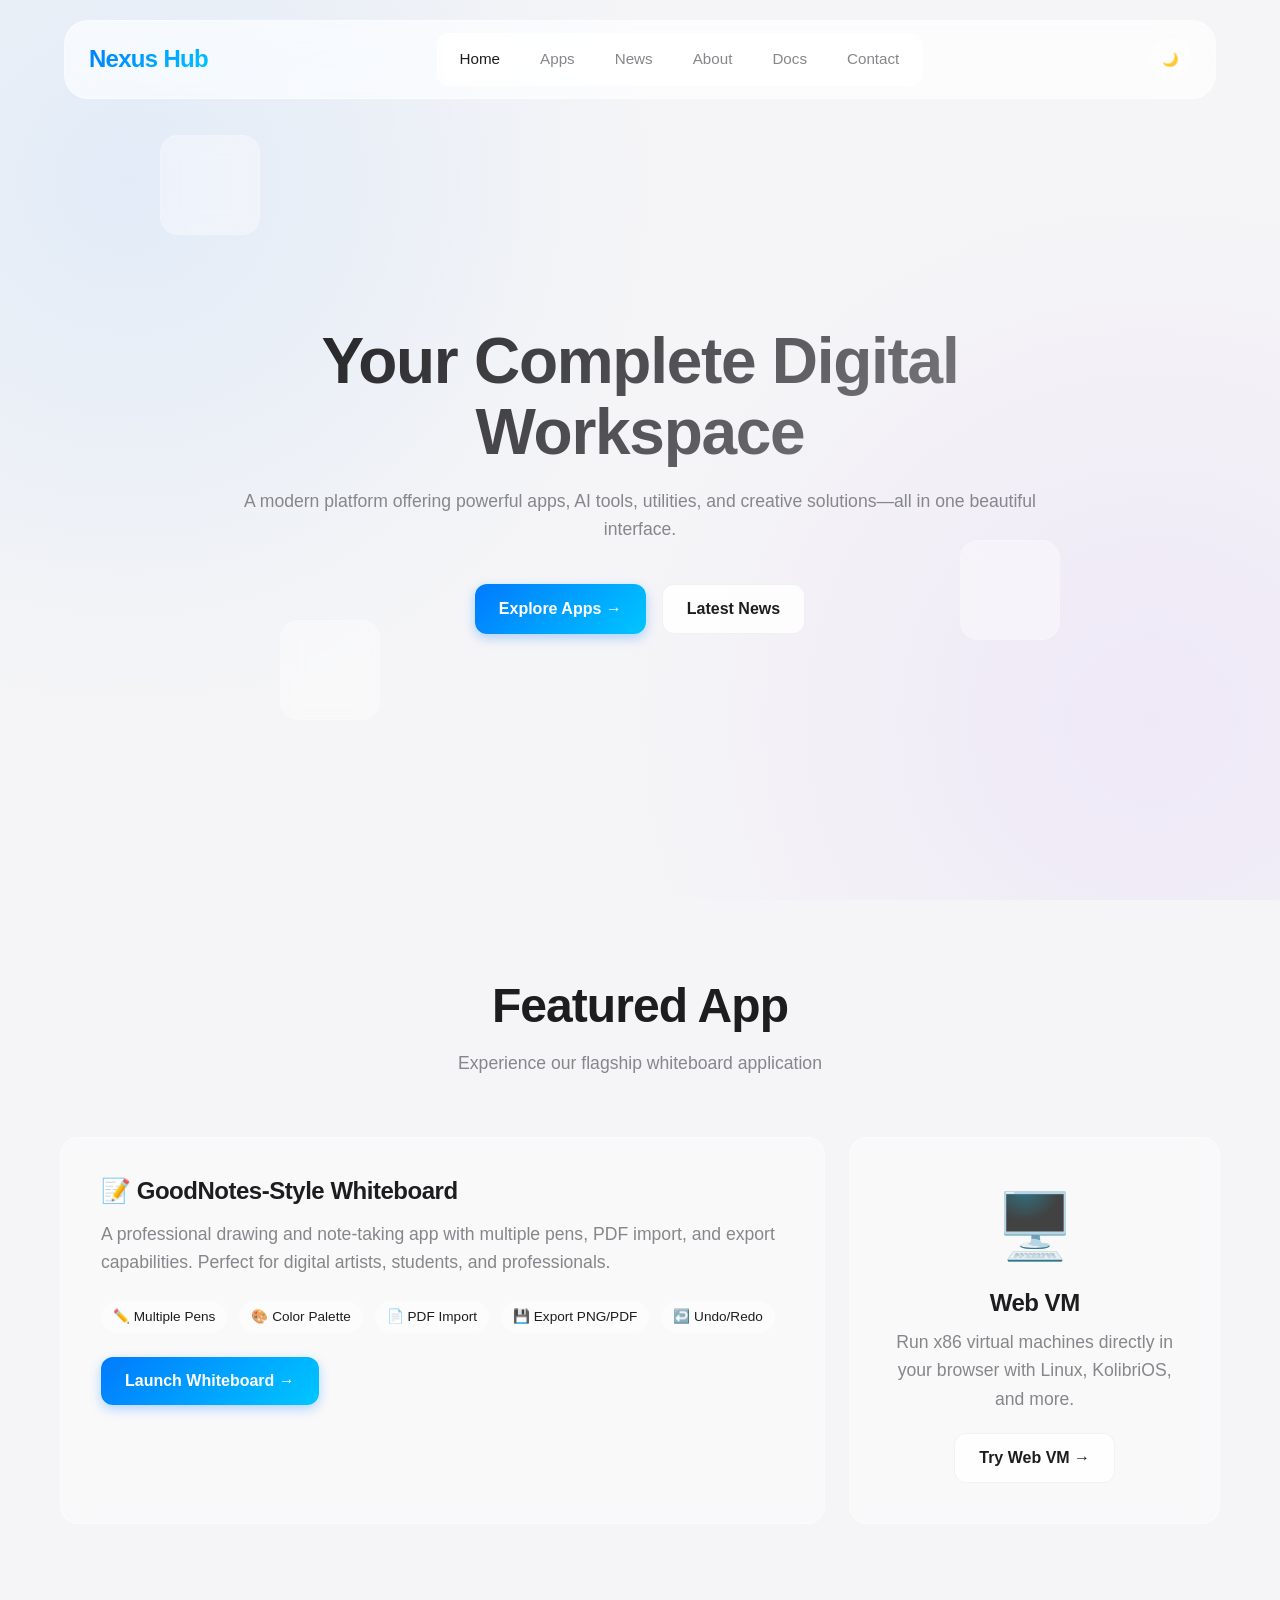
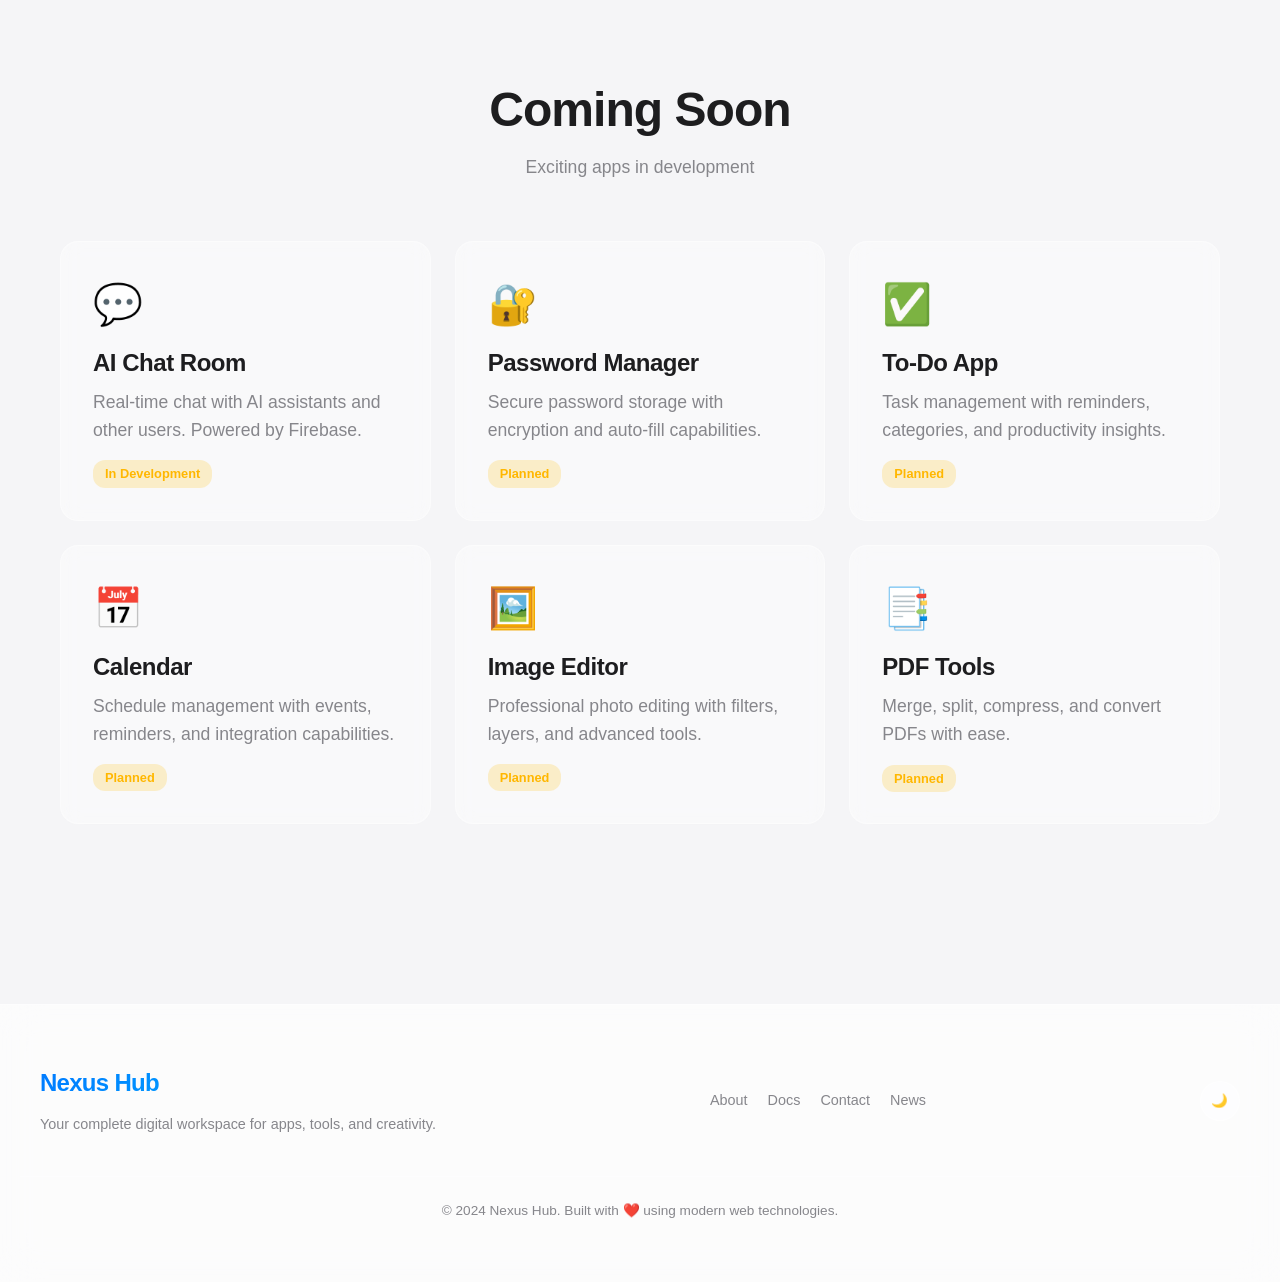
==== commit b10671b5: "update branch" ====
--- a/index.html
+++ b/index.html
@@ -3,312 +3,159 @@
 <head>
     <meta charset="UTF-8">
     <meta name="viewport" content="width=device-width, initial-scale=1.0">
-    <title>NexusHub - Apps, Services & AI Solutions</title>
+    <title>Nexus Hub - Your Digital Workspace</title>
     <link rel="stylesheet" href="styles.css">
-    <link href="https://fonts.googleapis.com/css2?family=Inter:wght@300;400;500;600;700;800&display=swap" rel="stylesheet">
-    <link rel="stylesheet" href="https://cdnjs.cloudflare.com/ajax/libs/font-awesome/6.4.0/css/all.min.css">
 </head>
 <body>
     <!-- Navigation -->
-    <nav class="navbar">
-        <div class="nav-container">
-            <a href="index.html" class="logo">
-                <i class="fas fa-cube"></i>
-                <span>NexusHub</span>
-            </a>
-            <ul class="nav-menu">
-                <li><a href="index.html">Home</a></li>
-                <li><a href="pages/news.html">News</a></li>
-                <li><a href="pages/about.html">About</a></li>
-                <li><a href="pages/docs.html">Docs</a></li>
-                <li><a href="pages/contact.html">Contact</a></li>
-                <li><a href="pages/apps.html">Apps</a></li>
-            </ul>
-            <div class="nav-actions">
-                <button class="theme-toggle" id="themeToggle" aria-label="Toggle theme">
-                    <i class="fas fa-moon"></i>
-                    <i class="fas fa-sun"></i>
-                </button>
-                <a href="apps/whiteboard/index.html" class="btn btn-primary">Try Whiteboard</a>
-            </div>
-            <button class="mobile-menu-btn" id="mobileMenuBtn">
-                <i class="fas fa-bars"></i>
+    <nav class="navbar glass-panel">
+        <div class="nav-logo">Nexus Hub</div>
+        <div class="nav-links">
+            <a href="index.html" class="nav-item active">Home</a>
+            <a href="pages/apps.html" class="nav-item">Apps</a>
+            <a href="pages/news.html" class="nav-item">News</a>
+            <a href="pages/about.html" class="nav-item">About</a>
+            <a href="pages/docs.html" class="nav-item">Docs</a>
+            <a href="pages/contact.html" class="nav-item">Contact</a>
+        </div>
+        <div class="nav-actions">
+            <button class="theme-toggle" aria-label="Toggle theme">
+                <span>🌙</span>
             </button>
         </div>
     </nav>
 
     <!-- Hero Section -->
-    <section class="hero" id="home">
-        <div class="hero-bg">
-            <div class="gradient-orb orb-1"></div>
-            <div class="gradient-orb orb-2"></div>
-            <div class="gradient-orb orb-3"></div>
+    <section class="hero">
+        <div class="floating-container">
+            <div class="floating-card" style="top: 15%; left: 10%;"></div>
+            <div class="floating-card" style="top: 60%; right: 15%; animation-delay: 2s;"></div>
+            <div class="floating-card" style="bottom: 20%; left: 20%; animation-delay: 4s;"></div>
         </div>
-        <div class="container">
-            <div class="hero-content">
-                <span class="badge">🚀 Welcome to the Future</span>
-                <h1 class="hero-title">
-                    Everything You Need in
-                    <span class="gradient-text">One Platform</span>
-                </h1>
-                <p class="hero-subtitle">
-                    Discover powerful apps, seamless services, and cutting-edge AI tools. 
-                    NexusHub brings together everything you need to build, grow, and innovate.
-                </p>
-                <div class="hero-buttons">
-                    <a href="pages/apps.html" class="btn btn-primary btn-lg">
-                        <i class="fas fa-rocket"></i>
-                        Explore Apps
-                    </a>
-                    <a href="pages/news.html" class="btn btn-secondary btn-lg">
-                        <i class="fas fa-newspaper"></i>
-                        Latest News
-                    </a>
-                </div>
-                <div class="hero-stats">
-                    <div class="stat">
-                        <span class="stat-number">1+</span>
-                        <span class="stat-label">Apps Available</span>
-                    </div>
-                    <div class="stat">
-                        <span class="stat-number">10+</span>
-                        <span class="stat-label">Coming Soon</span>
-                    </div>
-                    <div class="stat">
-                        <span class="stat-number">100%</span>
-                        <span class="stat-label">Free & Open</span>
-                    </div>
-                </div>
-            </div>
-            <div class="hero-visual">
-                <div class="floating-card card-1">
-                    <i class="fas fa-pen-fancy"></i>
-                    <span>Whiteboard App</span>
-                </div>
-                <div class="floating-card card-2">
-                    <i class="fas fa-brain"></i>
-                    <span>AI Tools</span>
-                </div>
-                <div class="floating-card card-3">
-                    <i class="fas fa-cloud"></i>
-                    <span>Cloud Ready</span>
-                </div>
-                <div class="hero-image">
-                    <div class="dashboard-preview">
-                        <div class="preview-header">
-                            <div class="preview-dots">
-                                <span></span>
-                                <span></span>
-                                <span></span>
-                            </div>
-                        </div>
-                        <div class="preview-content">
-                            <div class="preview-sidebar"></div>
-                            <div class="preview-main">
-                                <div class="preview-chart"></div>
-                                <div class="preview-cards">
-                                    <div class="preview-card"></div>
-                                    <div class="preview-card"></div>
-                                    <div class="preview-card"></div>
-                                </div>
-                            </div>
-                        </div>
-                    </div>
-                </div>
+        
+        <div class="hero-content fade-in">
+            <h1>Your Complete Digital Workspace</h1>
+            <p>A modern platform offering powerful apps, AI tools, utilities, and creative solutions—all in one beautiful interface.</p>
+            
+            <div class="hero-buttons">
+                <a href="pages/apps.html" class="btn btn-primary">
+                    Explore Apps →
+                </a>
+                <a href="pages/news.html" class="btn btn-secondary">
+                    Latest News
+                </a>
             </div>
         </div>
     </section>
 
     <!-- Featured App Section -->
-    <section class="featured-app">
-        <div class="container">
-            <div class="section-header">
-                <span class="badge">Featured App</span>
-                <h2>GoodNotes-Style Whiteboard</h2>
-                <p>A powerful digital whiteboard for notes, sketches, and annotations</p>
+    <section class="fade-in">
+        <div class="section-header">
+            <h2>Featured App</h2>
+            <p>Experience our flagship whiteboard application</p>
+        </div>
+        
+        <div class="grid">
+            <div class="glass-card" style="padding: 40px; grid-column: span 2;">
+                <h3 style="margin-bottom: 16px;">📝 GoodNotes-Style Whiteboard</h3>
+                <p style="margin-bottom: 24px;">A professional drawing and note-taking app with multiple pens, PDF import, and export capabilities. Perfect for digital artists, students, and professionals.</p>
+                
+                <div style="display: flex; gap: 12px; flex-wrap: wrap; margin-bottom: 24px;">
+                    <span style="background: var(--bg-card); padding: 6px 12px; border-radius: 20px; font-size: 0.85rem;">✏️ Multiple Pens</span>
+                    <span style="background: var(--bg-card); padding: 6px 12px; border-radius: 20px; font-size: 0.85rem;">🎨 Color Palette</span>
+                    <span style="background: var(--bg-card); padding: 6px 12px; border-radius: 20px; font-size: 0.85rem;">📄 PDF Import</span>
+                    <span style="background: var(--bg-card); padding: 6px 12px; border-radius: 20px; font-size: 0.85rem;">💾 Export PNG/PDF</span>
+                    <span style="background: var(--bg-card); padding: 6px 12px; border-radius: 20px; font-size: 0.85rem;">↩️ Undo/Redo</span>
+                </div>
+                
+                <a href="apps/whiteboard/" class="btn btn-primary">Launch Whiteboard →</a>
             </div>
-            <div class="app-showcase">
-                <div class="app-preview">
-                    <div class="app-preview-card">
-                        <i class="fas fa-pen-nib"></i>
-                        <span>Drawing Tools</span>
-                    </div>
-                    <div class="app-preview-card">
-                        <i class="fas fa-file-pdf"></i>
-                        <span>PDF Import</span>
-                    </div>
-                    <div class="app-preview-card">
-                        <i class="fas fa-layer-group"></i>
-                        <span>Multi-Page</span>
-                    </div>
-                    <div class="app-preview-card">
-                        <i class="fas fa-download"></i>
-                        <span>Export PNG/PDF</span>
-                    </div>
-                </div>
-                <div class="app-features">
-                    <div class="app-feature">
-                        <i class="fas fa-check-circle"></i>
-                        <span>Multiple pens, colors & eraser</span>
-                    </div>
-                    <div class="app-feature">
-                        <i class="fas fa-check-circle"></i>
-                        <span>Undo/Redo support</span>
-                    </div>
-                    <div class="app-feature">
-                        <i class="fas fa-check-circle"></i>
-                        <span>Touch & mouse input</span>
-                    </div>
-                    <div class="app-feature">
-                        <i class="fas fa-check-circle"></i>
-                        <span>Import PDF pages</span>
-                    </div>
-                    <div class="app-feature">
-                        <i class="fas fa-check-circle"></i>
-                        <span>Export as PNG or PDF</span>
-                    </div>
-                    <div class="app-feature">
-                        <i class="fas fa-check-circle"></i>
-                        <span>Fully offline - no backend needed</span>
-                    </div>
-                </div>
-                <a href="apps/whiteboard/index.html" class="btn btn-primary btn-lg">
-                    <i class="fas fa-launch"></i>
-                    Launch Whiteboard
-                </a>
+            
+            <div class="glass-card" style="padding: 40px; display: flex; flex-direction: column; justify-content: center; align-items: center; text-align: center;">
+                <div style="font-size: 4rem; margin-bottom: 16px;">🖥️</div>
+                <h3 style="margin-bottom: 12px;">Web VM</h3>
+                <p style="margin-bottom: 20px;">Run x86 virtual machines directly in your browser with Linux, KolibriOS, and more.</p>
+                <a href="apps/web-vm/" class="btn btn-secondary">Try Web VM →</a>
             </div>
         </div>
     </section>
 
     <!-- Upcoming Apps Section -->
-    <section class="upcoming-apps">
-        <div class="container">
-            <div class="section-header">
-                <span class="badge">Coming Soon</span>
-                <h2>Upcoming Apps</h2>
-                <p>Exciting tools in development</p>
+    <section class="fade-in">
+        <div class="section-header">
+            <h2>Coming Soon</h2>
+            <p>Exciting apps in development</p>
+        </div>
+        
+        <div class="grid">
+            <div class="glass-card" style="padding: 32px;">
+                <div style="font-size: 2.5rem; margin-bottom: 16px;">💬</div>
+                <h3 style="margin-bottom: 12px;">AI Chat Room</h3>
+                <p>Real-time chat with AI assistants and other users. Powered by Firebase.</p>
+                <span style="display: inline-block; margin-top: 16px; padding: 4px 12px; background: rgba(255, 191, 0, 0.2); color: #ffb700; border-radius: 12px; font-size: 0.8rem; font-weight: 600;">In Development</span>
             </div>
-            <div class="upcoming-grid">
-                <div class="upcoming-card">
-                    <div class="upcoming-icon">
-                        <i class="fas fa-comments"></i>
-                    </div>
-                    <h3>AI Chat Room</h3>
-                    <p>Real-time chat with Firebase authentication and global messaging</p>
-                    <span class="status-badge status-soon">Soon</span>
-                </div>
-                <div class="upcoming-card">
-                    <div class="upcoming-icon">
-                        <i class="fas fa-shield-alt"></i>
-                    </div>
-                    <h3>Password Manager</h3>
-                    <p>Secure password storage with encryption</p>
-                    <span class="status-badge status-planned">Planned</span>
-                </div>
-                <div class="upcoming-card">
-                    <div class="upcoming-icon">
-                        <i class="fas fa-tasks"></i>
-                    </div>
-                    <h3>To-Do App</h3>
-                    <p>Simple task management with cloud sync</p>
-                    <span class="status-badge status-planned">Planned</span>
-                </div>
-                <div class="upcoming-card">
-                    <div class="upcoming-icon">
-                        <i class="fas fa-calendar-alt"></i>
-                    </div>
-                    <h3>Calendar</h3>
-                    <p>Schedule and event management</p>
-                    <span class="status-badge status-planned">Planned</span>
-                </div>
-                <div class="upcoming-card">
-                    <div class="upcoming-icon">
-                        <i class="fas fa-image"></i>
-                    </div>
-                    <h3>Image Editor</h3>
-                    <p>Basic photo editing tools</p>
-                    <span class="status-badge status-planned">Planned</span>
-                </div>
-                <div class="upcoming-card">
-                    <div class="upcoming-icon">
-                        <i class="fas fa-file-pdf"></i>
-                    </div>
-                    <h3>PDF Tools</h3>
-                    <p>Merge, split, and compress PDFs</p>
-                    <span class="status-badge status-planned">Planned</span>
-                </div>
+            
+            <div class="glass-card" style="padding: 32px;">
+                <div style="font-size: 2.5rem; margin-bottom: 16px;">🔐</div>
+                <h3 style="margin-bottom: 12px;">Password Manager</h3>
+                <p>Secure password storage with encryption and auto-fill capabilities.</p>
+                <span style="display: inline-block; margin-top: 16px; padding: 4px 12px; background: rgba(255, 191, 0, 0.2); color: #ffb700; border-radius: 12px; font-size: 0.8rem; font-weight: 600;">Planned</span>
             </div>
-        </div>
-    </section>
-
-    <!-- CTA Section -->
-    <section class="cta">
-        <div class="container">
-            <div class="cta-content">
-                <h2>Ready to Get Started?</h2>
-                <p>Try our whiteboard app now and stay tuned for more amazing tools</p>
-                <div class="cta-buttons">
-                    <a href="apps/whiteboard/index.html" class="btn btn-outline-light btn-lg">Try Whiteboard</a>
-                    <a href="pages/news.html" class="btn btn-outline-light btn-lg">View Updates</a>
-                </div>
+            
+            <div class="glass-card" style="padding: 32px;">
+                <div style="font-size: 2.5rem; margin-bottom: 16px;">✅</div>
+                <h3 style="margin-bottom: 12px;">To-Do App</h3>
+                <p>Task management with reminders, categories, and productivity insights.</p>
+                <span style="display: inline-block; margin-top: 16px; padding: 4px 12px; background: rgba(255, 191, 0, 0.2); color: #ffb700; border-radius: 12px; font-size: 0.8rem; font-weight: 600;">Planned</span>
+            </div>
+            
+            <div class="glass-card" style="padding: 32px;">
+                <div style="font-size: 2.5rem; margin-bottom: 16px;">📅</div>
+                <h3 style="margin-bottom: 12px;">Calendar</h3>
+                <p>Schedule management with events, reminders, and integration capabilities.</p>
+                <span style="display: inline-block; margin-top: 16px; padding: 4px 12px; background: rgba(255, 191, 0, 0.2); color: #ffb700; border-radius: 12px; font-size: 0.8rem; font-weight: 600;">Planned</span>
+            </div>
+            
+            <div class="glass-card" style="padding: 32px;">
+                <div style="font-size: 2.5rem; margin-bottom: 16px;">🖼️</div>
+                <h3 style="margin-bottom: 12px;">Image Editor</h3>
+                <p>Professional photo editing with filters, layers, and advanced tools.</p>
+                <span style="display: inline-block; margin-top: 16px; padding: 4px 12px; background: rgba(255, 191, 0, 0.2); color: #ffb700; border-radius: 12px; font-size: 0.8rem; font-weight: 600;">Planned</span>
+            </div>
+            
+            <div class="glass-card" style="padding: 32px;">
+                <div style="font-size: 2.5rem; margin-bottom: 16px;">📑</div>
+                <h3 style="margin-bottom: 12px;">PDF Tools</h3>
+                <p>Merge, split, compress, and convert PDFs with ease.</p>
+                <span style="display: inline-block; margin-top: 16px; padding: 4px 12px; background: rgba(255, 191, 0, 0.2); color: #ffb700; border-radius: 12px; font-size: 0.8rem; font-weight: 600;">Planned</span>
             </div>
         </div>
     </section>
 
     <!-- Footer -->
-    <footer class="footer">
-        <div class="container">
-            <div class="footer-grid">
-                <div class="footer-brand">
-                    <a href="index.html" class="logo">
-                        <i class="fas fa-cube"></i>
-                        <span>NexusHub</span>
-                    </a>
-                    <p>Your all-in-one platform for apps, services, and AI solutions.</p>
-                    <div class="social-links">
-                        <a href="#"><i class="fab fa-twitter"></i></a>
-                        <a href="#"><i class="fab fa-github"></i></a>
-                        <a href="#"><i class="fab fa-linkedin"></i></a>
-                        <a href="#"><i class="fab fa-discord"></i></a>
-                    </div>
-                </div>
-                <div class="footer-links">
-                    <h4>Pages</h4>
-                    <ul>
-                        <li><a href="index.html">Home</a></li>
-                        <li><a href="pages/news.html">News</a></li>
-                        <li><a href="pages/about.html">About</a></li>
-                        <li><a href="pages/docs.html">Docs</a></li>
-                    </ul>
-                </div>
-                <div class="footer-links">
-                    <h4>Apps</h4>
-                    <ul>
-                        <li><a href="pages/apps.html">All Apps</a></li>
-                        <li><a href="apps/whiteboard/index.html">Whiteboard</a></li>
-                        <li><a href="#">AI Chat (Soon)</a></li>
-                    </ul>
-                </div>
-                <div class="footer-links">
-                    <h4>Support</h4>
-                    <ul>
-                        <li><a href="pages/contact.html">Contact</a></li>
-                        <li><a href="pages/docs.html">Documentation</a></li>
-                        <li><a href="#">GitHub</a></li>
-                    </ul>
-                </div>
+    <footer>
+        <div class="footer-content">
+            <div>
+                <div class="nav-logo" style="margin-bottom: 12px;">Nexus Hub</div>
+                <p style="font-size: 0.9rem;">Your complete digital workspace for apps, tools, and creativity.</p>
             </div>
-            <div class="footer-bottom">
-                <p>&copy; 2024 NexusHub. All rights reserved.</p>
-                <div class="footer-legal">
-                    <a href="#">Privacy Policy</a>
-                    <a href="#">Terms of Service</a>
-                </div>
-                <button class="theme-toggle-footer" id="themeToggleFooter" aria-label="Toggle theme">
-                    <i class="fas fa-moon"></i>
-                    <i class="fas fa-sun"></i>
+            
+            <div class="footer-links">
+                <a href="pages/about.html">About</a>
+                <a href="pages/docs.html">Docs</a>
+                <a href="pages/contact.html">Contact</a>
+                <a href="pages/news.html">News</a>
+            </div>
+            
+            <div class="nav-actions">
+                <button class="theme-toggle" aria-label="Toggle theme">
+                    <span>🌙</span>
                 </button>
             </div>
+        </div>
+        
+        <div style="text-align: center; margin-top: 40px; padding-top: 24px; border-top: 1px solid var(--border-light); color: var(--text-secondary); font-size: 0.85rem;">
+            © 2024 Nexus Hub. Built with ❤️ using modern web technologies.
         </div>
     </footer>
 
--- a/styles.css
+++ b/styles.css
@@ -1,1178 +1,407 @@
-/* CSS Variables for Theming */
+/* ========================================
+   🎨 NEXUS HUB - MODERN MACOS DESIGN SYSTEM
+   ======================================== */
+
 :root {
-    /* Light Theme Colors */
-    --bg-primary: #ffffff;
-    --bg-secondary: #f8fafc;
-    --bg-tertiary: #f1f5f9;
-    --text-primary: #0f172a;
-    --text-secondary: #475569;
-    --text-muted: #94a3b8;
-    --border-color: #e2e8f0;
-    --accent-primary: #6366f1;
-    --accent-secondary: #8b5cf6;
-    --accent-gradient: linear-gradient(135deg, #6366f1 0%, #8b5cf6 50%, #a855f7 100%);
-    --card-shadow: 0 4px 6px -1px rgba(0, 0, 0, 0.1), 0 2px 4px -1px rgba(0, 0, 0, 0.06);
-    --card-hover-shadow: 0 20px 25px -5px rgba(0, 0, 0, 0.1), 0 10px 10px -5px rgba(0, 0, 0, 0.04);
-    --orb-1: rgba(99, 102, 241, 0.3);
-    --orb-2: rgba(139, 92, 246, 0.3);
-    --orb-3: rgba(168, 85, 247, 0.3);
+    /* Light Theme Variables */
+    --bg-body: #f5f5f7;
+    --bg-glass: rgba(255, 255, 255, 0.65);
+    --bg-glass-strong: rgba(255, 255, 255, 0.85);
+    --bg-card: rgba(255, 255, 255, 0.4);
+    --bg-card-hover: rgba(255, 255, 255, 0.7);
+    --border-light: rgba(255, 255, 255, 0.4);
+    --border-dark: rgba(0, 0, 0, 0.05);
+    --text-main: #1d1d1f;
+    --text-secondary: #86868b;
+    --accent-color: #007aff;
+    --accent-gradient: linear-gradient(135deg, #007aff, #00c6ff);
+    --shadow-sm: 0 2px 8px rgba(0, 0, 0, 0.04);
+    --shadow-md: 0 8px 24px rgba(0, 0, 0, 0.06);
+    --shadow-lg: 0 20px 40px rgba(0, 0, 0, 0.08);
+    --radius-sm: 12px;
+    --radius-md: 18px;
+    --radius-lg: 24px;
+    --radius-xl: 32px;
+    --font-stack: -apple-system, BlinkMacSystemFont, "SF Pro Text", "Segoe UI", Roboto, Helvetica, Arial, sans-serif;
+    --transition-spring: cubic-bezier(0.34, 1.56, 0.64, 1);
+    --transition-smooth: cubic-bezier(0.4, 0, 0.2, 1);
 }
 
 [data-theme="dark"] {
-    /* Dark Theme Colors */
-    --bg-primary: #0f172a;
-    --bg-secondary: #1e293b;
-    --bg-tertiary: #334155;
-    --text-primary: #f8fafc;
-    --text-secondary: #cbd5e1;
-    --text-muted: #64748b;
-    --border-color: #334155;
-    --accent-primary: #818cf8;
-    --accent-secondary: #a78bfa;
-    --accent-gradient: linear-gradient(135deg, #818cf8 0%, #a78bfa 50%, #c084fc 100%);
-    --card-shadow: 0 4px 6px -1px rgba(0, 0, 0, 0.3), 0 2px 4px -1px rgba(0, 0, 0, 0.2);
-    --card-hover-shadow: 0 20px 25px -5px rgba(0, 0, 0, 0.4), 0 10px 10px -5px rgba(0, 0, 0, 0.3);
-    --orb-1: rgba(129, 140, 248, 0.4);
-    --orb-2: rgba(167, 139, 250, 0.4);
-    --orb-3: rgba(192, 132, 252, 0.4);
-}
-
-/* Reset & Base Styles */
+    /* Dark Theme Variables */
+    --bg-body: #000000;
+    --bg-glass: rgba(28, 28, 30, 0.65);
+    --bg-glass-strong: rgba(28, 28, 30, 0.85);
+    --bg-card: rgba(255, 255, 255, 0.05);
+    --bg-card-hover: rgba(255, 255, 255, 0.1);
+    --border-light: rgba(255, 255, 255, 0.1);
+    --border-dark: rgba(0, 0, 0, 0.2);
+    --text-main: #f5f5f7;
+    --text-secondary: #a1a1a6;
+    --accent-color: #0a84ff;
+    --accent-gradient: linear-gradient(135deg, #0a84ff, #5e5ce6);
+    --shadow-sm: 0 2px 8px rgba(0, 0, 0, 0.2);
+    --shadow-md: 0 8px 24px rgba(0, 0, 0, 0.3);
+    --shadow-lg: 0 20px 40px rgba(0, 0, 0, 0.4);
+}
+
 * {
     margin: 0;
     padding: 0;
     box-sizing: border-box;
-}
-
-html {
-    scroll-behavior: smooth;
+    -webkit-font-smoothing: antialiased;
+    -moz-osx-font-smoothing: grayscale;
 }
 
 body {
-    font-family: 'Inter', -apple-system, BlinkMacSystemFont, 'Segoe UI', Roboto, sans-serif;
-    background-color: var(--bg-primary);
-    color: var(--text-primary);
+    font-family: var(--font-stack);
+    background-color: var(--bg-body);
+    color: var(--text-main);
+    transition: background-color 0.4s var(--transition-smooth), color 0.4s var(--transition-smooth);
+    overflow-x: hidden;
+    line-height: 1.5;
+    background-image: 
+        radial-gradient(circle at 10% 20%, rgba(0, 122, 255, 0.08) 0%, transparent 40%),
+        radial-gradient(circle at 90% 80%, rgba(160, 80, 255, 0.08) 0%, transparent 40%);
+    background-attachment: fixed;
+    min-height: 100vh;
+}
+
+/* Scrollbar Styling */
+::-webkit-scrollbar {
+    width: 10px;
+    height: 10px;
+}
+::-webkit-scrollbar-track {
+    background: transparent;
+}
+::-webkit-scrollbar-thumb {
+    background: var(--text-secondary);
+    opacity: 0.2;
+    border-radius: 10px;
+    border: 2px solid var(--bg-body);
+}
+::-webkit-scrollbar-thumb:hover {
+    opacity: 0.4;
+}
+
+/* Typography */
+h1, h2, h3, h4, h5, h6 {
+    font-weight: 700;
+    letter-spacing: -0.02em;
+    line-height: 1.1;
+}
+
+h1 { font-size: clamp(2.5rem, 5vw, 4.5rem); }
+h2 { font-size: clamp(2rem, 4vw, 3rem); }
+h3 { font-size: 1.5rem; }
+
+p {
+    color: var(--text-secondary);
+    font-size: 1.1rem;
     line-height: 1.6;
-    transition: background-color 0.3s ease, color 0.3s ease;
-    overflow-x: hidden;
-}
-
-.container {
-    max-width: 1280px;
-    margin: 0 auto;
-    padding: 0 2rem;
 }
 
 a {
     text-decoration: none;
     color: inherit;
-}
-
-ul {
-    list-style: none;
-}
-
-button {
+    transition: opacity 0.2s ease;
+}
+
+/* ========================================
+   🧱 COMPONENTS
+   ======================================== */
+
+/* Glass Container */
+.glass-panel {
+    background: var(--bg-glass);
+    backdrop-filter: blur(25px) saturate(180%);
+    -webkit-backdrop-filter: blur(25px) saturate(180%);
+    border: 1px solid var(--border-light);
+    border-radius: var(--radius-lg);
+    box-shadow: var(--shadow-md);
+}
+
+.glass-card {
+    background: var(--bg-card);
+    backdrop-filter: blur(10px);
+    border: 1px solid var(--border-light);
+    border-radius: var(--radius-md);
+    transition: all 0.4s var(--transition-spring);
+    cursor: pointer;
+    overflow: hidden;
+    position: relative;
+}
+
+.glass-card:hover {
+    transform: translateY(-8px) scale(1.02);
+    background: var(--bg-card-hover);
+    box-shadow: var(--shadow-lg);
+    border-color: var(--accent-color);
+}
+
+/* Buttons */
+.btn {
+    display: inline-flex;
+    align-items: center;
+    justify-content: center;
+    padding: 12px 24px;
+    border-radius: var(--radius-sm);
+    font-weight: 600;
+    font-size: 1rem;
+    transition: all 0.3s var(--transition-spring);
     border: none;
-    background: none;
     cursor: pointer;
-    font-family: inherit;
+    gap: 8px;
+}
+
+.btn-primary {
+    background: var(--accent-gradient);
+    color: white;
+    box-shadow: 0 4px 12px rgba(0, 122, 255, 0.3);
+}
+
+.btn-primary:hover {
+    transform: scale(1.05);
+    box-shadow: 0 8px 20px rgba(0, 122, 255, 0.4);
+}
+
+.btn-secondary {
+    background: var(--bg-glass-strong);
+    color: var(--text-main);
+    border: 1px solid var(--border-dark);
+}
+
+.btn-secondary:hover {
+    background: var(--bg-card-hover);
+    transform: scale(1.05);
 }
 
 /* Navigation */
 .navbar {
     position: fixed;
-    top: 0;
-    left: 0;
-    right: 0;
+    top: 20px;
+    left: 50%;
+    transform: translateX(-50%);
+    width: 90%;
+    max-width: 1200px;
     z-index: 1000;
-    background-color: var(--bg-primary);
-    border-bottom: 1px solid var(--border-color);
-    backdrop-filter: blur(10px);
-    transition: all 0.3s ease;
-}
-
-.nav-container {
-    max-width: 1280px;
-    margin: 0 auto;
-    padding: 1rem 2rem;
-    display: flex;
-    align-items: center;
+    padding: 12px 24px;
+    display: flex;
     justify-content: space-between;
-}
-
-.logo {
-    display: flex;
-    align-items: center;
-    gap: 0.5rem;
+    align-items: center;
+}
+
+.nav-logo {
     font-size: 1.5rem;
-    font-weight: 700;
-    color: var(--text-primary);
-}
-
-.logo i {
+    font-weight: 800;
     background: var(--accent-gradient);
     -webkit-background-clip: text;
     -webkit-text-fill-color: transparent;
-    background-clip: text;
-}
-
-.nav-menu {
-    display: flex;
-    gap: 2rem;
-}
-
-.nav-menu a {
+    letter-spacing: -0.03em;
+}
+
+.nav-links {
+    display: flex;
+    gap: 8px;
+    background: var(--bg-glass);
+    padding: 6px;
+    border-radius: var(--radius-sm);
+    border: 1px solid var(--border-light);
+    backdrop-filter: blur(20px);
+}
+
+.nav-item {
+    padding: 8px 16px;
+    border-radius: 8px;
+    font-size: 0.95rem;
+    font-weight: 500;
     color: var(--text-secondary);
-    font-weight: 500;
-    transition: color 0.3s ease;
-    position: relative;
-}
-
-.nav-menu a:hover {
-    color: var(--accent-primary);
-}
-
-.nav-menu a::after {
-    content: '';
-    position: absolute;
-    bottom: -5px;
-    left: 0;
-    width: 0;
-    height: 2px;
-    background: var(--accent-gradient);
-    transition: width 0.3s ease;
-}
-
-.nav-menu a:hover::after {
-    width: 100%;
+    transition: all 0.2s ease;
+}
+
+.nav-item:hover, .nav-item.active {
+    background: var(--bg-card-hover);
+    color: var(--text-main);
 }
 
 .nav-actions {
     display: flex;
     align-items: center;
-    gap: 1rem;
-}
-
+    gap: 12px;
+}
+
+/* Theme Toggle */
 .theme-toggle {
-    position: relative;
-    width: 44px;
-    height: 44px;
-    border-radius: 50%;
-    background-color: var(--bg-tertiary);
-    color: var(--text-primary);
-    display: flex;
-    align-items: center;
-    justify-content: center;
-    transition: all 0.3s ease;
-}
-
-.theme-toggle:hover {
-    background-color: var(--accent-primary);
-    color: white;
-}
-
-.theme-toggle i {
-    position: absolute;
-    transition: all 0.3s ease;
-}
-
-.theme-toggle .fa-sun {
-    opacity: 0;
-    transform: rotate(90deg);
-}
-
-[data-theme="dark"] .theme-toggle .fa-moon {
-    opacity: 0;
-    transform: rotate(-90deg);
-}
-
-[data-theme="dark"] .theme-toggle .fa-sun {
-    opacity: 1;
-    transform: rotate(0);
-}
-
-.btn {
-    display: inline-flex;
-    align-items: center;
-    gap: 0.5rem;
-    padding: 0.75rem 1.5rem;
-    border-radius: 0.5rem;
-    font-weight: 600;
-    transition: all 0.3s ease;
-}
-
-.btn-primary {
-    background: var(--accent-gradient);
-    color: white;
-    box-shadow: 0 4px 14px rgba(99, 102, 241, 0.4);
-}
-
-.btn-primary:hover {
-    transform: translateY(-2px);
-    box-shadow: 0 6px 20px rgba(99, 102, 241, 0.5);
-}
-
-.btn-secondary {
-    background-color: var(--bg-tertiary);
-    color: var(--text-primary);
-}
-
-.btn-secondary:hover {
-    background-color: var(--border-color);
-}
-
-.btn-outline-light {
-    border: 2px solid rgba(255, 255, 255, 0.3);
-    color: white;
-}
-
-.btn-outline-light:hover {
-    background-color: rgba(255, 255, 255, 0.1);
-    border-color: white;
-}
-
-.btn-lg {
-    padding: 1rem 2rem;
-    font-size: 1.1rem;
-}
-
-.mobile-menu-btn {
-    display: none;
-    font-size: 1.5rem;
-    color: var(--text-primary);
-}
-
-/* Hero Section */
-.hero {
-    position: relative;
-    min-height: 100vh;
-    display: flex;
-    align-items: center;
-    padding-top: 80px;
-    overflow: hidden;
-}
-
-.hero-bg {
-    position: absolute;
-    top: 0;
-    left: 0;
-    right: 0;
-    bottom: 0;
-    z-index: -1;
-}
-
-.gradient-orb {
-    position: absolute;
-    border-radius: 50%;
-    filter: blur(80px);
-    animation: float 8s ease-in-out infinite;
-}
-
-.orb-1 {
-    width: 400px;
-    height: 400px;
-    background-color: var(--orb-1);
-    top: 10%;
-    left: 10%;
-    animation-delay: 0s;
-}
-
-.orb-2 {
-    width: 300px;
-    height: 300px;
-    background-color: var(--orb-2);
-    top: 50%;
-    right: 10%;
-    animation-delay: 2s;
-}
-
-.orb-3 {
-    width: 250px;
-    height: 250px;
-    background-color: var(--orb-3);
-    bottom: 10%;
-    left: 30%;
-    animation-delay: 4s;
-}
-
-@keyframes float {
-    0%, 100% {
-        transform: translate(0, 0) scale(1);
-    }
-    33% {
-        transform: translate(30px, -50px) scale(1.1);
-    }
-    66% {
-        transform: translate(-20px, 30px) scale(0.9);
-    }
-}
-
-.hero .container {
-    display: grid;
-    grid-template-columns: 1fr 1fr;
-    gap: 4rem;
-    align-items: center;
-}
-
-.badge {
-    display: inline-block;
-    padding: 0.5rem 1rem;
-    background-color: var(--bg-tertiary);
-    border-radius: 2rem;
-    font-size: 0.9rem;
-    font-weight: 600;
-    color: var(--accent-primary);
-    margin-bottom: 1.5rem;
-}
-
-.hero-title {
-    font-size: 3.5rem;
-    font-weight: 800;
-    line-height: 1.2;
-    margin-bottom: 1.5rem;
-}
-
-.gradient-text {
-    background: var(--accent-gradient);
-    -webkit-background-clip: text;
-    -webkit-text-fill-color: transparent;
-    background-clip: text;
-}
-
-.hero-subtitle {
-    font-size: 1.25rem;
-    color: var(--text-secondary);
-    margin-bottom: 2rem;
-    line-height: 1.8;
-}
-
-.hero-buttons {
-    display: flex;
-    gap: 1rem;
-    margin-bottom: 3rem;
-}
-
-.hero-stats {
-    display: flex;
-    gap: 3rem;
-}
-
-.stat {
-    display: flex;
-    flex-direction: column;
-}
-
-.stat-number {
-    font-size: 2rem;
-    font-weight: 700;
-    color: var(--accent-primary);
-}
-
-.stat-label {
-    font-size: 0.9rem;
-    color: var(--text-muted);
-}
-
-.hero-visual {
-    position: relative;
-}
-
-.floating-card {
-    position: absolute;
-    background-color: var(--bg-primary);
-    border: 1px solid var(--border-color);
-    border-radius: 1rem;
-    padding: 1rem 1.5rem;
-    display: flex;
-    align-items: center;
-    gap: 0.75rem;
-    font-weight: 600;
-    box-shadow: var(--card-shadow);
-    animation: floatCard 6s ease-in-out infinite;
-    z-index: 10;
-}
-
-.floating-card i {
-    font-size: 1.5rem;
-    background: var(--accent-gradient);
-    -webkit-background-clip: text;
-    -webkit-text-fill-color: transparent;
-    background-clip: text;
-}
-
-.card-1 {
-    top: 10%;
-    left: -10%;
-    animation-delay: 0s;
-}
-
-.card-2 {
-    top: 50%;
-    right: -5%;
-    animation-delay: 2s;
-}
-
-.card-3 {
-    bottom: 10%;
-    left: 0%;
-    animation-delay: 4s;
-}
-
-@keyframes floatCard {
-    0%, 100% {
-        transform: translateY(0);
-    }
-    50% {
-        transform: translateY(-20px);
-    }
-}
-
-.hero-image {
-    position: relative;
-    z-index: 1;
-}
-
-.dashboard-preview {
-    background-color: var(--bg-secondary);
-    border: 1px solid var(--border-color);
-    border-radius: 1rem;
-    overflow: hidden;
-    box-shadow: var(--card-hover-shadow);
-}
-
-.preview-header {
-    background-color: var(--bg-tertiary);
-    padding: 1rem;
-    display: flex;
-    align-items: center;
-}
-
-.preview-dots {
-    display: flex;
-    gap: 0.5rem;
-}
-
-.preview-dots span {
-    width: 12px;
-    height: 12px;
-    border-radius: 50%;
-    background-color: var(--border-color);
-}
-
-.preview-dots span:nth-child(1) {
-    background-color: #ef4444;
-}
-
-.preview-dots span:nth-child(2) {
-    background-color: #f59e0b;
-}
-
-.preview-dots span:nth-child(3) {
-    background-color: #22c55e;
-}
-
-.preview-content {
-    display: grid;
-    grid-template-columns: 80px 1fr;
-    min-height: 300px;
-}
-
-.preview-sidebar {
-    background-color: var(--bg-tertiary);
-    border-right: 1px solid var(--border-color);
-}
-
-.preview-main {
-    padding: 1.5rem;
-}
-
-.preview-chart {
-    height: 100px;
-    background: var(--accent-gradient);
-    border-radius: 0.5rem;
-    margin-bottom: 1rem;
-    opacity: 0.8;
-}
-
-.preview-cards {
-    display: grid;
-    grid-template-columns: repeat(3, 1fr);
-    gap: 1rem;
-}
-
-.preview-card {
-    height: 60px;
-    background-color: var(--bg-tertiary);
-    border-radius: 0.5rem;
-}
-
-/* Features Section */
-.features {
-    padding: 6rem 0;
-    background-color: var(--bg-secondary);
-}
-
-.section-header {
-    text-align: center;
-    max-width: 700px;
-    margin: 0 auto 4rem;
-}
-
-.section-header h2 {
-    font-size: 2.5rem;
-    font-weight: 700;
-    margin-bottom: 1rem;
-}
-
-.section-header p {
-    font-size: 1.1rem;
-    color: var(--text-secondary);
-}
-
-.features-grid {
-    display: grid;
-    grid-template-columns: repeat(3, 1fr);
-    gap: 2rem;
-}
-
-.feature-card {
-    background-color: var(--bg-primary);
-    padding: 2rem;
-    border-radius: 1rem;
-    border: 1px solid var(--border-color);
-    transition: all 0.3s ease;
-}
-
-.feature-card:hover {
-    transform: translateY(-5px);
-    box-shadow: var(--card-hover-shadow);
-    border-color: var(--accent-primary);
-}
-
-.feature-icon {
-    width: 60px;
-    height: 60px;
-    background: var(--accent-gradient);
-    border-radius: 1rem;
-    display: flex;
-    align-items: center;
-    justify-content: center;
-    margin-bottom: 1.5rem;
-}
-
-.feature-icon i {
-    font-size: 1.5rem;
-    color: white;
-}
-
-.feature-card h3 {
-    font-size: 1.25rem;
-    font-weight: 600;
-    margin-bottom: 0.75rem;
-}
-
-.feature-card p {
-    color: var(--text-secondary);
-    line-height: 1.7;
-}
-
-/* Categories Section */
-.categories {
-    padding: 6rem 0;
-}
-
-.categories-grid {
-    display: grid;
-    grid-template-columns: repeat(3, 1fr);
-    gap: 2rem;
-}
-
-.category-card {
-    background-color: var(--bg-secondary);
-    padding: 2.5rem;
-    border-radius: 1.5rem;
-    border: 1px solid var(--border-color);
-    transition: all 0.3s ease;
-    position: relative;
-    overflow: hidden;
-}
-
-.category-card::before {
-    content: '';
-    position: absolute;
-    top: 0;
-    left: 0;
-    right: 0;
-    height: 4px;
-    background: var(--accent-gradient);
-    transform: scaleX(0);
-    transition: transform 0.3s ease;
-}
-
-.category-card:hover {
-    transform: translateY(-5px);
-    box-shadow: var(--card-hover-shadow);
-}
-
-.category-card:hover::before {
-    transform: scaleX(1);
-}
-
-.category-card.apps .category-icon {
-    background: linear-gradient(135deg, #3b82f6, #8b5cf6);
-}
-
-.category-card.services .category-icon {
-    background: linear-gradient(135deg, #06b6d4, #3b82f6);
-}
-
-.category-card.ai .category-icon {
-    background: linear-gradient(135deg, #ec4899, #8b5cf6);
-}
-
-.category-icon {
-    width: 70px;
-    height: 70px;
-    border-radius: 1.25rem;
-    display: flex;
-    align-items: center;
-    justify-content: center;
-    margin-bottom: 1.5rem;
-}
-
-.category-icon i {
-    font-size: 2rem;
-    color: white;
-}
-
-.category-card h3 {
-    font-size: 1.5rem;
-    font-weight: 700;
-    margin-bottom: 0.75rem;
-}
-
-.category-card > p {
-    color: var(--text-secondary);
-    margin-bottom: 1.5rem;
-}
-
-.category-card ul {
-    margin-bottom: 2rem;
-}
-
-.category-card ul li {
-    display: flex;
-    align-items: center;
-    gap: 0.75rem;
-    padding: 0.5rem 0;
-    color: var(--text-secondary);
-}
-
-.category-card ul li i {
-    color: #22c55e;
-    font-size: 0.9rem;
-}
-
-.category-link {
-    display: inline-flex;
-    align-items: center;
-    gap: 0.5rem;
-    font-weight: 600;
-    color: var(--accent-primary);
-    transition: gap 0.3s ease;
-}
-
-.category-link:hover {
-    gap: 0.75rem;
-}
-
-/* CTA Section */
-.cta {
-    padding: 6rem 0;
-    background: var(--accent-gradient);
-    position: relative;
-    overflow: hidden;
-}
-
-.cta::before {
-    content: '';
-    position: absolute;
-    top: -50%;
-    left: -50%;
-    width: 200%;
-    height: 200%;
-    background: radial-gradient(circle, rgba(255,255,255,0.1) 0%, transparent 70%);
-    animation: rotate 20s linear infinite;
-}
-
-@keyframes rotate {
-    from {
-        transform: rotate(0deg);
-    }
-    to {
-        transform: rotate(360deg);
-    }
-}
-
-.cta-content {
-    position: relative;
-    z-index: 1;
-    text-align: center;
-    max-width: 700px;
-    margin: 0 auto;
-}
-
-.cta h2 {
-    font-size: 2.5rem;
-    font-weight: 700;
-    color: white;
-    margin-bottom: 1rem;
-}
-
-.cta p {
-    font-size: 1.25rem;
-    color: rgba(255, 255, 255, 0.9);
-    margin-bottom: 2rem;
-}
-
-.cta-buttons {
-    display: flex;
-    gap: 1rem;
-    justify-content: center;
-}
-
-/* Footer */
-.footer {
-    background-color: var(--bg-secondary);
-    padding: 4rem 0 2rem;
-    border-top: 1px solid var(--border-color);
-}
-
-.footer-grid {
-    display: grid;
-    grid-template-columns: 2fr 1fr 1fr 1fr;
-    gap: 3rem;
-    margin-bottom: 3rem;
-}
-
-.footer-brand p {
-    color: var(--text-secondary);
-    margin: 1rem 0;
-    line-height: 1.7;
-}
-
-.social-links {
-    display: flex;
-    gap: 1rem;
-}
-
-.social-links a {
-    width: 40px;
-    height: 40px;
-    background-color: var(--bg-tertiary);
-    border-radius: 50%;
-    display: flex;
-    align-items: center;
-    justify-content: center;
-    color: var(--text-secondary);
-    transition: all 0.3s ease;
-}
-
-.social-links a:hover {
-    background: var(--accent-gradient);
-    color: white;
-    transform: translateY(-3px);
-}
-
-.footer-links h4 {
-    font-size: 1.1rem;
-    font-weight: 600;
-    margin-bottom: 1.5rem;
-}
-
-.footer-links ul li {
-    margin-bottom: 0.75rem;
-}
-
-.footer-links a {
-    color: var(--text-secondary);
-    transition: color 0.3s ease;
-}
-
-.footer-links a:hover {
-    color: var(--accent-primary);
-}
-
-.footer-bottom {
-    display: flex;
-    justify-content: space-between;
-    align-items: center;
-    padding-top: 2rem;
-    border-top: 1px solid var(--border-color);
-    color: var(--text-muted);
-}
-
-.footer-legal {
-    display: flex;
-    gap: 2rem;
-}
-
-.footer-legal a {
-    color: var(--text-muted);
-    transition: color 0.3s ease;
-}
-
-.footer-legal a:hover {
-    color: var(--accent-primary);
-}
-
-/* Responsive Design */
-@media (max-width: 1024px) {
-    .hero .container {
-        grid-template-columns: 1fr;
-        text-align: center;
-    }
-
-    .hero-content {
-        order: 1;
-    }
-
-    .hero-visual {
-        order: 2;
-    }
-
-    .hero-buttons {
-        justify-content: center;
-    }
-
-    .hero-stats {
-        justify-content: center;
-    }
-
-    .features-grid {
-        grid-template-columns: repeat(2, 1fr);
-    }
-
-    .categories-grid {
-        grid-template-columns: repeat(2, 1fr);
-    }
-
-    .footer-grid {
-        grid-template-columns: repeat(2, 1fr);
-    }
-}
-
-@media (max-width: 768px) {
-    .nav-menu {
-        display: none;
-        position: absolute;
-        top: 100%;
-        left: 0;
-        right: 0;
-        background-color: var(--bg-primary);
-        flex-direction: column;
-        padding: 1rem 2rem;
-        border-bottom: 1px solid var(--border-color);
-        box-shadow: var(--card-shadow);
-    }
-
-    .nav-menu.active {
-        display: flex;
-    }
-
-    .mobile-menu-btn {
-        display: block;
-    }
-
-    .hero-title {
-        font-size: 2.5rem;
-    }
-
-    .hero-buttons {
-        flex-direction: column;
-    }
-
-    .hero-stats {
-        flex-direction: column;
-        gap: 1.5rem;
-    }
-
-    .floating-card {
-        display: none;
-    }
-
-    .features-grid {
-        grid-template-columns: 1fr;
-    }
-
-    .categories-grid {
-        grid-template-columns: 1fr;
-    }
-
-    .cta-buttons {
-        flex-direction: column;
-    }
-
-    .footer-grid {
-        grid-template-columns: 1fr;
-    }
-
-    .footer-bottom {
-        flex-direction: column;
-        gap: 1rem;
-        text-align: center;
-    }
-
-    .footer-legal {
-        flex-wrap: wrap;
-        justify-content: center;
-        gap: 1rem;
-    }
-}
-
-@media (max-width: 480px) {
-    .hero-title {
-        font-size: 2rem;
-    }
-
-    .section-header h2 {
-        font-size: 2rem;
-    }
-
-    .cta h2 {
-        font-size: 2rem;
-    }
-
-    .btn-lg {
-        padding: 0.75rem 1.5rem;
-        font-size: 1rem;
-    }
-}
-
-/* Featured App Section */
-.featured-app {
-    padding: 6rem 0;
-    background-color: var(--bg-secondary);
-}
-
-.app-showcase {
-    background-color: var(--bg-primary);
-    border: 1px solid var(--border-color);
-    border-radius: 1.5rem;
-    padding: 3rem;
-    box-shadow: var(--card-shadow);
-}
-
-.app-preview {
-    display: grid;
-    grid-template-columns: repeat(4, 1fr);
-    gap: 1.5rem;
-    margin-bottom: 2rem;
-}
-
-.app-preview-card {
-    background-color: var(--bg-tertiary);
-    border-radius: 1rem;
-    padding: 1.5rem;
-    display: flex;
-    flex-direction: column;
-    align-items: center;
-    gap: 0.75rem;
-    transition: all 0.3s ease;
-}
-
-.app-preview-card:hover {
-    transform: translateY(-5px);
-    box-shadow: var(--card-hover-shadow);
-}
-
-.app-preview-card i {
-    font-size: 2rem;
-    background: var(--accent-gradient);
-    -webkit-background-clip: text;
-    -webkit-text-fill-color: transparent;
-    background-clip: text;
-}
-
-.app-preview-card span {
-    font-weight: 600;
-    color: var(--text-secondary);
-}
-
-.app-features {
-    display: grid;
-    grid-template-columns: repeat(2, 1fr);
-    gap: 1rem;
-    margin-bottom: 2rem;
-}
-
-.app-feature {
-    display: flex;
-    align-items: center;
-    gap: 0.75rem;
-    color: var(--text-secondary);
-}
-
-.app-feature i {
-    color: #22c55e;
-    font-size: 1.25rem;
-}
-
-.app-showcase .btn {
-    display: inline-flex;
-    justify-content: center;
-    width: 100%;
-    max-width: 300px;
-    margin: 0 auto;
-}
-
-/* Upcoming Apps Section */
-.upcoming-apps {
-    padding: 6rem 0;
-}
-
-.upcoming-grid {
-    display: grid;
-    grid-template-columns: repeat(3, 1fr);
-    gap: 2rem;
-}
-
-.upcoming-card {
-    background-color: var(--bg-secondary);
-    border: 1px solid var(--border-color);
-    border-radius: 1.5rem;
-    padding: 2rem;
-    transition: all 0.3s ease;
-    position: relative;
-}
-
-.upcoming-card:hover {
-    transform: translateY(-5px);
-    box-shadow: var(--card-hover-shadow);
-    border-color: var(--accent-primary);
-}
-
-.upcoming-icon {
-    width: 60px;
-    height: 60px;
-    background: var(--accent-gradient);
-    border-radius: 1rem;
-    display: flex;
-    align-items: center;
-    justify-content: center;
-    margin-bottom: 1.5rem;
-}
-
-.upcoming-icon i {
-    font-size: 1.5rem;
-    color: white;
-}
-
-.upcoming-card h3 {
-    font-size: 1.25rem;
-    font-weight: 600;
-    margin-bottom: 0.5rem;
-}
-
-.upcoming-card p {
-    color: var(--text-secondary);
-    font-size: 0.95rem;
-    line-height: 1.6;
-}
-
-.status-badge {
-    display: inline-block;
-    padding: 0.25rem 0.75rem;
-    border-radius: 1rem;
-    font-size: 0.75rem;
-    font-weight: 600;
-    margin-top: 1rem;
-}
-
-.status-soon {
-    background-color: rgba(34, 197, 94, 0.1);
-    color: #22c55e;
-}
-
-.status-planned {
-    background-color: rgba(99, 102, 241, 0.1);
-    color: var(--accent-primary);
-}
-
-/* Theme Toggle Footer */
-.theme-toggle-footer {
-    position: relative;
+    background: var(--bg-card);
+    border: 1px solid var(--border-light);
     width: 40px;
     height: 40px;
     border-radius: 50%;
-    background-color: var(--bg-tertiary);
-    color: var(--text-primary);
     display: flex;
     align-items: center;
     justify-content: center;
-    transition: all 0.3s ease;
-    margin-left: auto;
-}
-
-.theme-toggle-footer:hover {
-    background-color: var(--accent-primary);
-    color: white;
-}
-
-.theme-toggle-footer i {
+    cursor: pointer;
+    transition: all 0.3s var(--transition-spring);
+    color: var(--text-main);
+}
+
+.theme-toggle:hover {
+    transform: rotate(15deg) scale(1.1);
+    background: var(--bg-card-hover);
+}
+
+/* Hero Section */
+.hero {
+    min-height: 100vh;
+    display: flex;
+    flex-direction: column;
+    justify-content: center;
+    align-items: center;
+    text-align: center;
+    padding: 120px 20px 60px;
+    position: relative;
+}
+
+.hero-content {
+    max-width: 800px;
+    z-index: 2;
+}
+
+.hero h1 {
+    margin-bottom: 20px;
+    background: linear-gradient(135deg, var(--text-main) 0%, var(--text-secondary) 100%);
+    -webkit-background-clip: text;
+    -webkit-text-fill-color: transparent;
+}
+
+.hero-buttons {
+    display: flex;
+    gap: 16px;
+    justify-content: center;
+    margin-top: 40px;
+    flex-wrap: wrap;
+}
+
+/* Floating Elements Animation */
+.floating-container {
     position: absolute;
-    transition: all 0.3s ease;
-}
-
-.theme-toggle-footer .fa-sun {
+    width: 100%;
+    height: 100%;
+    top: 0;
+    left: 0;
+    pointer-events: none;
+    overflow: hidden;
+    z-index: 1;
+}
+
+.floating-card {
+    position: absolute;
+    width: 100px;
+    height: 100px;
+    background: var(--bg-glass);
+    backdrop-filter: blur(10px);
+    border-radius: var(--radius-md);
+    border: 1px solid var(--border-light);
+    animation: float 6s ease-in-out infinite;
+    opacity: 0.6;
+}
+
+@keyframes float {
+    0%, 100% { transform: translateY(0) rotate(0deg); }
+    50% { transform: translateY(-20px) rotate(5deg); }
+}
+
+/* Sections */
+section {
+    padding: 80px 20px;
+    max-width: 1200px;
+    margin: 0 auto;
+}
+
+.section-header {
+    text-align: center;
+    margin-bottom: 60px;
+}
+
+.section-header h2 {
+    margin-bottom: 16px;
+}
+
+.grid {
+    display: grid;
+    grid-template-columns: repeat(auto-fit, minmax(300px, 1fr));
+    gap: 24px;
+}
+
+/* Footer */
+footer {
+    margin-top: 100px;
+    padding: 60px 20px;
+    background: var(--bg-glass);
+    border-top: 1px solid var(--border-light);
+    backdrop-filter: blur(20px);
+}
+
+.footer-content {
+    max-width: 1200px;
+    margin: 0 auto;
+    display: flex;
+    justify-content: space-between;
+    align-items: center;
+    flex-wrap: wrap;
+    gap: 20px;
+}
+
+.footer-links {
+    display: flex;
+    gap: 20px;
+}
+
+.footer-links a {
+    color: var(--text-secondary);
+    font-size: 0.9rem;
+}
+
+.footer-links a:hover {
+    color: var(--accent-color);
+}
+
+/* Mobile Responsive */
+@media (max-width: 768px) {
+    .navbar {
+        flex-direction: column;
+        gap: 16px;
+        top: 0;
+        width: 100%;
+        border-radius: 0;
+        border: none;
+        border-bottom: 1px solid var(--border-light);
+    }
+    
+    .nav-links {
+        flex-wrap: wrap;
+        justify-content: center;
+    }
+    
+    h1 { font-size: 2.5rem; }
+    
+    .hero-buttons {
+        flex-direction: column;
+        width: 100%;
+    }
+    
+    .btn { width: 100%; }
+}
+
+/* Utility Classes */
+.fade-in {
     opacity: 0;
-    transform: rotate(90deg);
-}
-
-[data-theme="dark"] .theme-toggle-footer .fa-moon {
-    opacity: 0;
-    transform: rotate(-90deg);
-}
-
-[data-theme="dark"] .theme-toggle-footer .fa-sun {
+    transform: translateY(20px);
+    transition: opacity 0.6s ease, transform 0.6s var(--transition-spring);
+}
+
+.fade-in.visible {
     opacity: 1;
-    transform: rotate(0);
-}
-
-/* Responsive for new sections */
-@media (max-width: 1024px) {
-    .app-preview {
-        grid-template-columns: repeat(2, 1fr);
-    }
-
-    .upcoming-grid {
-        grid-template-columns: repeat(2, 1fr);
-    }
-}
-
-@media (max-width: 768px) {
-    .app-showcase {
-        padding: 2rem;
-    }
-
-    .app-preview {
-        grid-template-columns: 1fr;
-    }
-
-    .app-features {
-        grid-template-columns: 1fr;
-    }
-
-    .upcoming-grid {
-        grid-template-columns: 1fr;
-    }
-
-    .footer-bottom {
-        flex-wrap: wrap;
-    }
-
-    .theme-toggle-footer {
-        margin: 1rem auto 0;
-    }
-}
+    transform: translateY(0);
+}
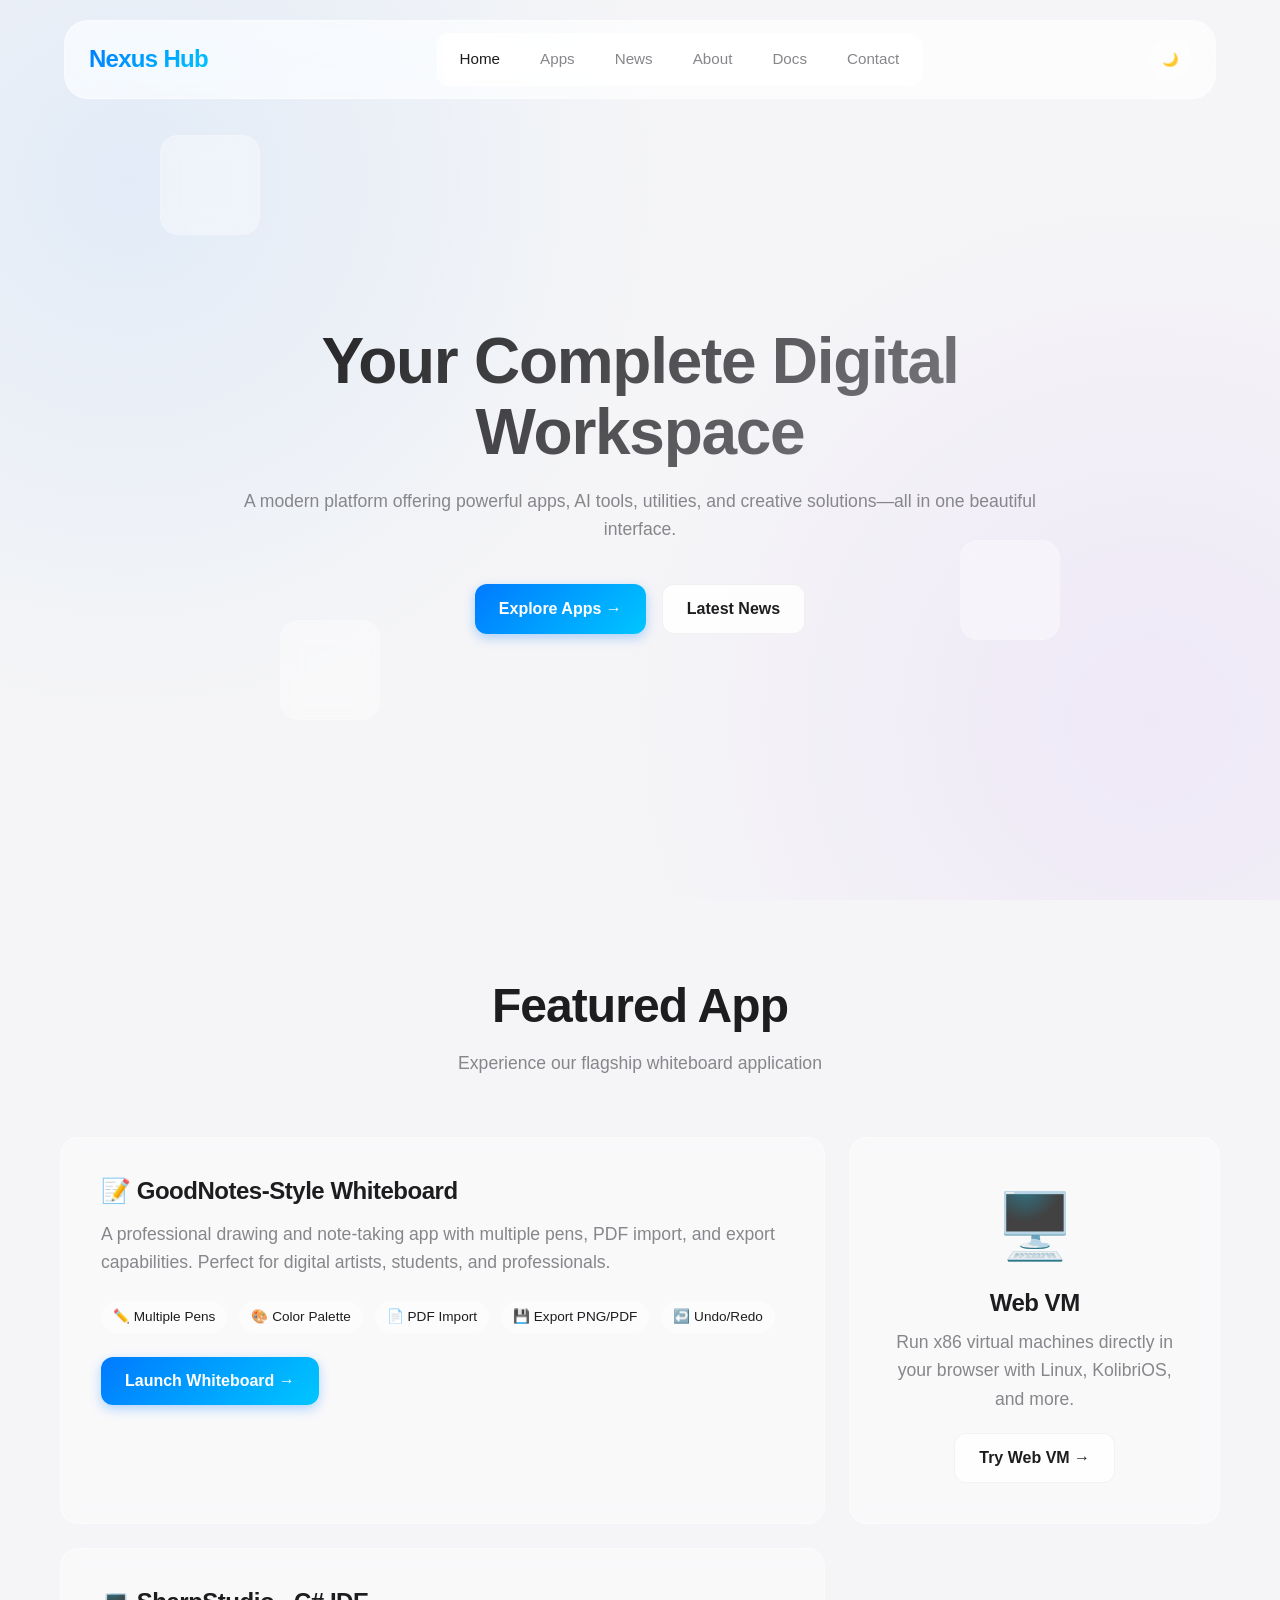
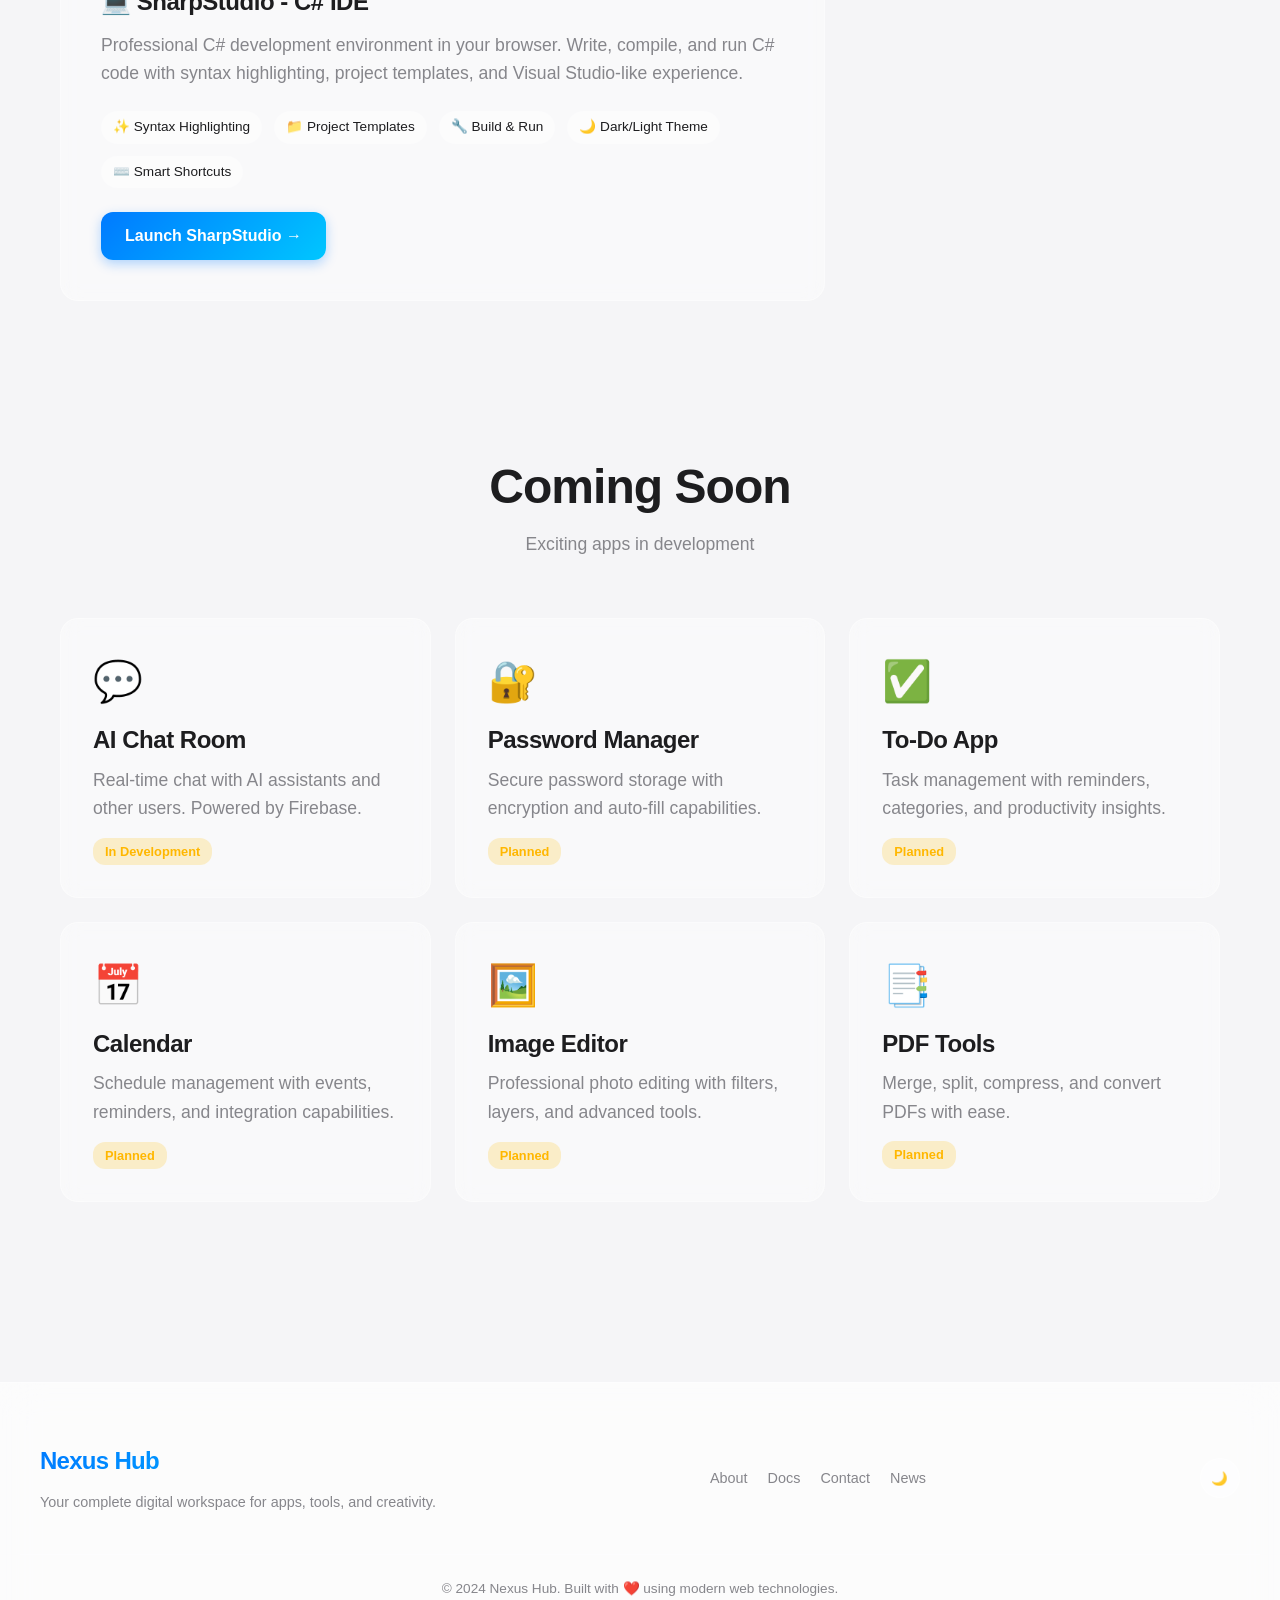
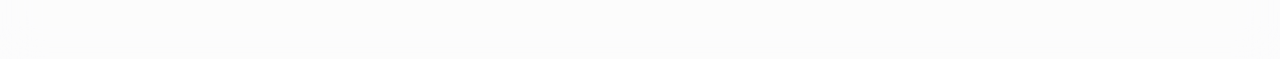
==== commit 02c856b6: "Title: Add SharpStudio C# IDE and Improve Whiteboard App Key features implemented: - Added SharpStud" ====
--- a/index.html
+++ b/index.html
@@ -76,6 +76,21 @@
                 <h3 style="margin-bottom: 12px;">Web VM</h3>
                 <p style="margin-bottom: 20px;">Run x86 virtual machines directly in your browser with Linux, KolibriOS, and more.</p>
                 <a href="apps/web-vm/" class="btn btn-secondary">Try Web VM →</a>
+            </div>
+
+            <div class="glass-card" style="padding: 40px; grid-column: span 2;">
+                <h3 style="margin-bottom: 16px;">💻 SharpStudio - C# IDE</h3>
+                <p style="margin-bottom: 24px;">Professional C# development environment in your browser. Write, compile, and run C# code with syntax highlighting, project templates, and Visual Studio-like experience.</p>
+                
+                <div style="display: flex; gap: 12px; flex-wrap: wrap; margin-bottom: 24px;">
+                    <span style="background: var(--bg-card); padding: 6px 12px; border-radius: 20px; font-size: 0.85rem;">✨ Syntax Highlighting</span>
+                    <span style="background: var(--bg-card); padding: 6px 12px; border-radius: 20px; font-size: 0.85rem;">📁 Project Templates</span>
+                    <span style="background: var(--bg-card); padding: 6px 12px; border-radius: 20px; font-size: 0.85rem;">🔧 Build & Run</span>
+                    <span style="background: var(--bg-card); padding: 6px 12px; border-radius: 20px; font-size: 0.85rem;">🌙 Dark/Light Theme</span>
+                    <span style="background: var(--bg-card); padding: 6px 12px; border-radius: 20px; font-size: 0.85rem;">⌨️ Smart Shortcuts</span>
+                </div>
+                
+                <a href="apps/sharp-studio/" class="btn btn-primary">Launch SharpStudio →</a>
             </div>
         </div>
     </section>
